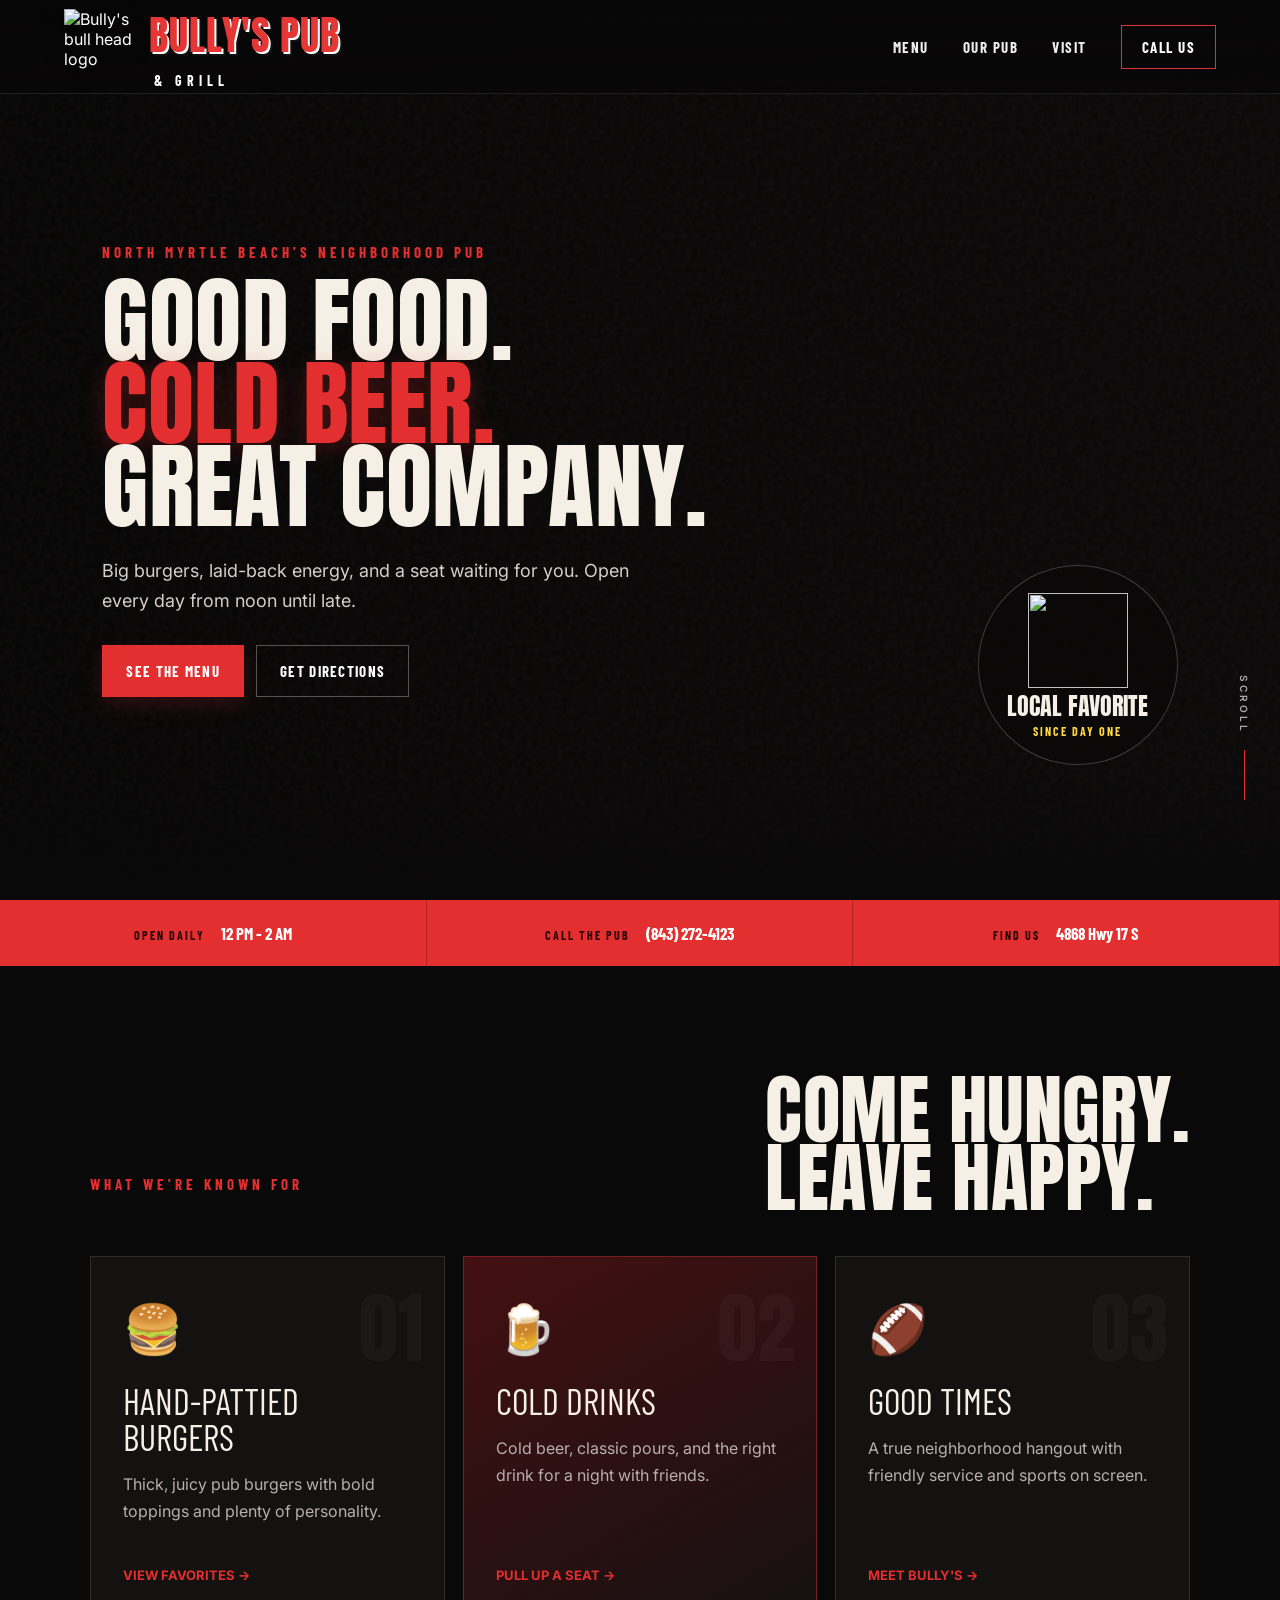
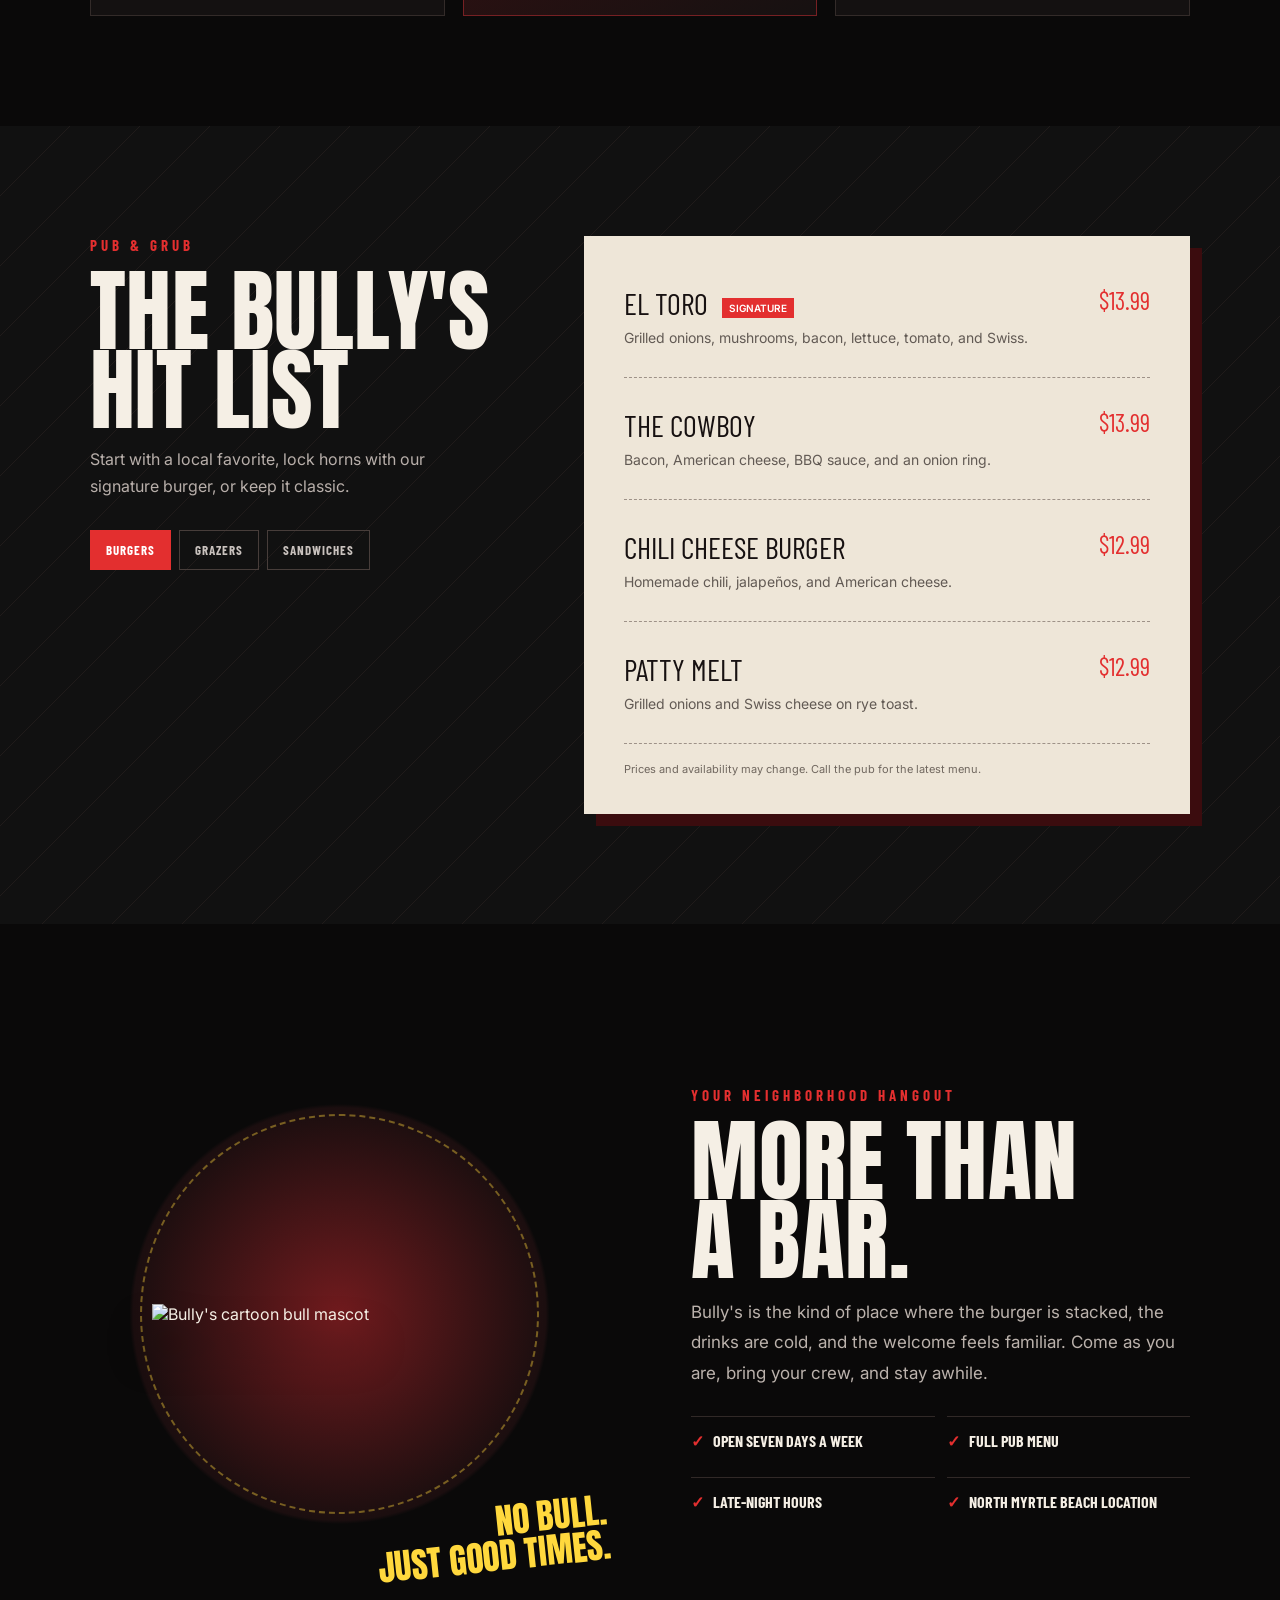
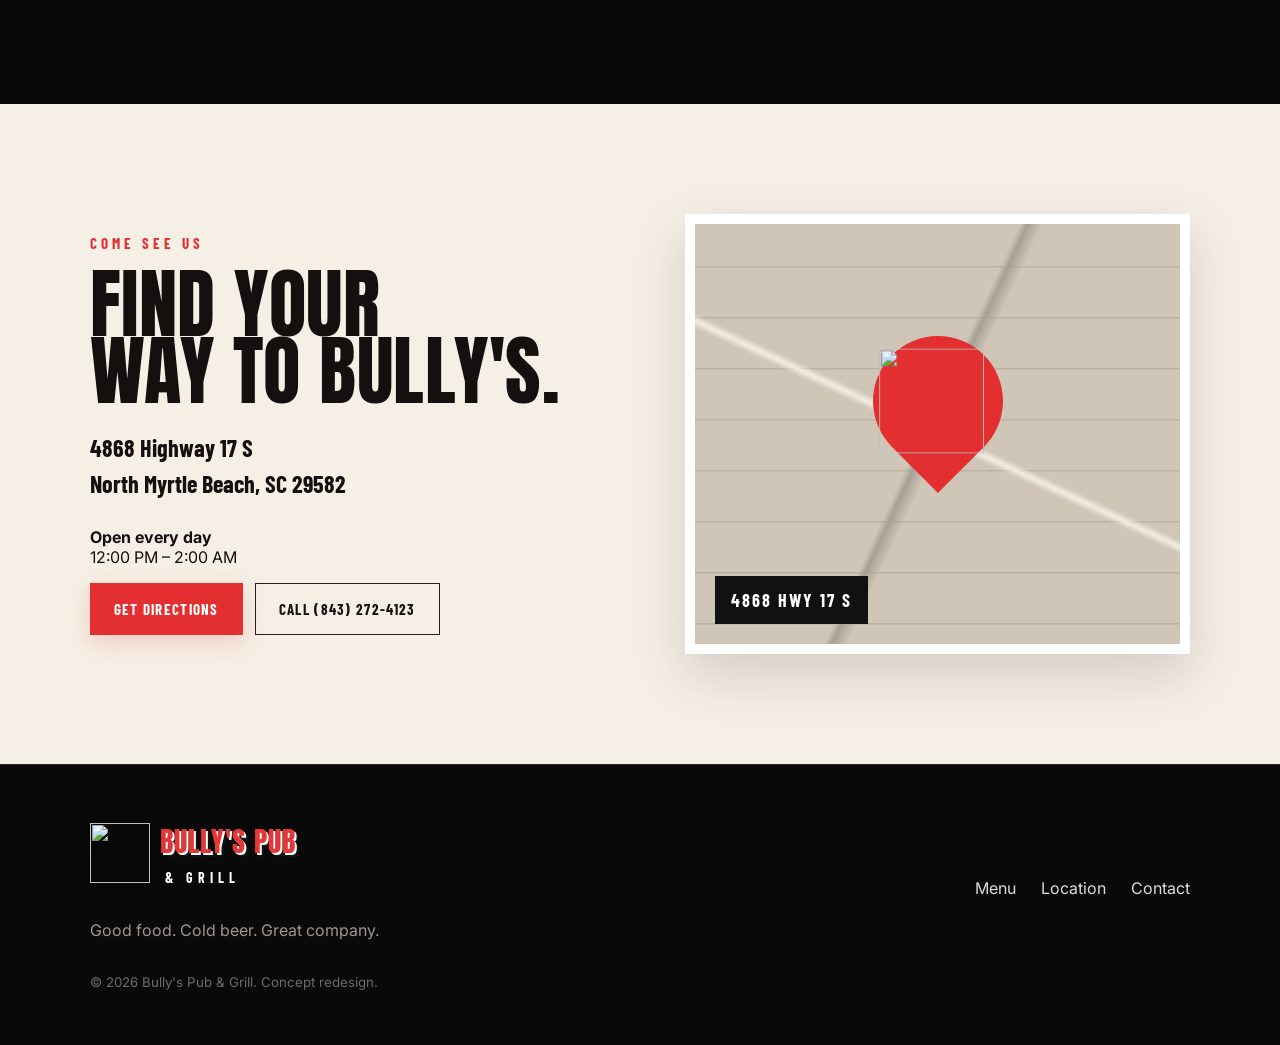
==== index.html @ 16730a4c "Add files via upload" ====
<!doctype html>
<html lang="en">
<head>
  <meta charset="utf-8">
  <meta name="viewport" content="width=device-width, initial-scale=1">
  <meta name="description" content="Bully's Pub & Grill in North Myrtle Beach. Hand-pattied burgers, cold drinks, and good times every day.">
  <title>Bully's Pub & Grill | North Myrtle Beach</title>
  <link rel="preconnect" href="https://fonts.googleapis.com">
  <link rel="preconnect" href="https://fonts.gstatic.com" crossorigin>
  <link href="https://fonts.googleapis.com/css2?family=Anton&family=Barlow+Condensed:wght@500;600;700&family=Inter:wght@400;600;700&display=swap" rel="stylesheet">
  <link rel="stylesheet" href="styles.css">
</head>
<body>
<a class="skip" href="#main">Skip to content</a>
<header class="site-header" id="top">
  <a class="brand" href="#top" aria-label="Bully's Pub & Grill home">
    <img src="assets/bullys-bull-logo.png" alt="Bully's bull head logo">
    <span><strong>BULLY'S PUB</strong><small>&amp; GRILL</small></span>
  </a>
  <button class="nav-toggle" aria-label="Open navigation" aria-expanded="false"><span></span><span></span><span></span></button>
  <nav aria-label="Primary navigation">
    <a href="#menu">Menu</a><a href="#about">Our Pub</a><a href="#visit">Visit</a>
    <a class="nav-cta" href="tel:+18432724123">Call Us</a>
  </nav>
</header>
<main id="main">
<section class="hero">
 <div class="hero-noise"></div>
 <div class="hero-content reveal">
  <p class="eyebrow">North Myrtle Beach's neighborhood pub</p>
  <h1>GOOD FOOD.<br><em>COLD BEER.</em><br>GREAT COMPANY.</h1>
  <p class="hero-copy">Big burgers, laid-back energy, and a seat waiting for you. Open every day from noon until late.</p>
  <div class="actions"><a class="btn primary" href="#menu">See the menu</a><a class="btn ghost" href="https://maps.google.com/?q=4868+Highway+17+S+North+Myrtle+Beach+SC+29582" target="_blank" rel="noopener">Get directions</a></div>
 </div>
 <div class="hero-stamp reveal"><img src="assets/bullys-bull-logo.png" alt=""><span>LOCAL FAVORITE</span><b>SINCE DAY ONE</b></div>
 <a class="scroll-cue" href="#highlights">SCROLL <i></i></a>
</section>
<section class="quickbar" aria-label="Quick information">
 <div><span>OPEN DAILY</span><strong>12 PM - 2 AM</strong></div>
 <div><span>CALL THE PUB</span><a href="tel:+18432724123">(843) 272-4123</a></div>
 <div><span>FIND US</span><strong>4868 Hwy 17 S</strong></div>
</section>
<section class="highlights section" id="highlights">
 <header class="section-head reveal"><p class="eyebrow">What we're known for</p><h2>COME HUNGRY.<br>LEAVE HAPPY.</h2></header>
 <div class="cards">
  <article class="feature-card reveal"><span class="number">01</span><div class="icon">🍔</div><h3>Hand-pattied burgers</h3><p>Thick, juicy pub burgers with bold toppings and plenty of personality.</p><a href="#menu">View favorites →</a></article>
  <article class="feature-card featured reveal"><span class="number">02</span><div class="icon">🍺</div><h3>Cold drinks</h3><p>Cold beer, classic pours, and the right drink for a night with friends.</p><a href="#visit">Pull up a seat →</a></article>
  <article class="feature-card reveal"><span class="number">03</span><div class="icon">🏈</div><h3>Good times</h3><p>A true neighborhood hangout with friendly service and sports on screen.</p><a href="#about">Meet Bully's →</a></article>
 </div>
</section>
<section class="menu section" id="menu">
 <div class="menu-intro reveal"><p class="eyebrow">Pub &amp; grub</p><h2>THE BULLY'S<br>HIT LIST</h2><p>Start with a local favorite, lock horns with our signature burger, or keep it classic.</p><div class="menu-tabs" role="tablist"><button class="active" data-tab="burgers">Burgers</button><button data-tab="grazers">Grazers</button><button data-tab="sandwiches">Sandwiches</button></div></div>
 <div class="menu-board reveal">
  <div class="menu-panel active" id="burgers">
   <div class="menu-item"><div><h3>El Toro <span>Signature</span></h3><p>Grilled onions, mushrooms, bacon, lettuce, tomato, and Swiss.</p></div><b>$13.99</b></div>
   <div class="menu-item"><div><h3>The Cowboy</h3><p>Bacon, American cheese, BBQ sauce, and an onion ring.</p></div><b>$13.99</b></div>
   <div class="menu-item"><div><h3>Chili Cheese Burger</h3><p>Homemade chili, jalapeños, and American cheese.</p></div><b>$12.99</b></div>
   <div class="menu-item"><div><h3>Patty Melt</h3><p>Grilled onions and Swiss cheese on rye toast.</p></div><b>$12.99</b></div>
  </div>
  <div class="menu-panel" id="grazers">
   <div class="menu-item"><div><h3>Totchos <span>Local favorite</span></h3><p>Traditional chili nachos built over crispy tater tots.</p></div><b>$8.99</b></div>
   <div class="menu-item"><div><h3>Little Buddies</h3><p>Four hand-pattied mini burgers with thousand island dressing.</p></div><b>$7.99</b></div>
   <div class="menu-item"><div><h3>Jalapeño Poppers</h3><p>Cheddar-stuffed jalapeños fried golden, served with ranch.</p></div><b>$6.99</b></div>
  </div>
  <div class="menu-panel" id="sandwiches">
   <div class="menu-item"><div><h3>Bully's Fish Sandwich</h3><p>Beer-battered Alaskan cod, lettuce, tomato, and homemade tartar.</p></div><b>$10.99</b></div>
   <div class="menu-item"><div><h3>Turkey Melt</h3><p>Turkey, American cheese, bacon, lettuce, and tomato.</p></div><b>Ask us</b></div>
  </div>
  <p class="menu-note">Prices and availability may change. Call the pub for the latest menu.</p>
 </div>
</section>
<section class="about section" id="about">
 <div class="about-art reveal"><div class="ring"></div><img src="assets/bullys-bull-logo.png" alt="Bully's cartoon bull mascot"><span>NO BULL.<br>JUST GOOD TIMES.</span></div>
 <div class="about-copy reveal"><p class="eyebrow">Your neighborhood hangout</p><h2>MORE THAN<br>A BAR.</h2><p>Bully's is the kind of place where the burger is stacked, the drinks are cold, and the welcome feels familiar. Come as you are, bring your crew, and stay awhile.</p><ul><li>Open seven days a week</li><li>Full pub menu</li><li>Late-night hours</li><li>North Myrtle Beach location</li></ul></div>
</section>
<section class="visit section" id="visit">
 <div class="visit-copy reveal"><p class="eyebrow">Come see us</p><h2>FIND YOUR<br>WAY TO BULLY'S.</h2><address>4868 Highway 17 S<br>North Myrtle Beach, SC 29582</address><p><strong>Open every day</strong><br>12:00 PM – 2:00 AM</p><div class="actions"><a class="btn primary" target="_blank" rel="noopener" href="https://maps.google.com/?q=4868+Highway+17+S+North+Myrtle+Beach+SC+29582">Get directions</a><a class="btn ghost" href="tel:+18432724123">Call (843) 272-4123</a></div></div>
 <a class="map-card reveal" target="_blank" rel="noopener" href="https://maps.google.com/?q=4868+Highway+17+S+North+Myrtle+Beach+SC+29582" aria-label="Open Bully's location in maps"><div class="map-grid"></div><div class="pin"><img src="assets/bullys-bull-logo.png" alt=""></div><span>4868 HWY 17 S</span></a>
</section>
</main>
<footer><a class="brand footer-brand" href="#top"><img src="assets/bullys-bull-logo.png" alt=""><span><strong>BULLY'S PUB</strong><small>&amp; GRILL</small></span></a><p>Good food. Cold beer. Great company.</p><div><a href="#menu">Menu</a><a href="#visit">Location</a><a href="tel:+18432724123">Contact</a></div><small>© <span id="year"></span> Bully's Pub &amp; Grill. Concept redesign.</small></footer>
<script src="script.js"></script>
</body></html>
---- styles.css ----
:root{--red:#e32f2f;--red2:#b9161d;--gold:#ffd83d;--cream:#f5efe5;--ink:#0a0909;--char:#151212;--muted:#b8afaa;--line:#332b29}*{box-sizing:border-box}html{scroll-behavior:smooth}body{margin:0;background:var(--ink);color:var(--cream);font-family:Inter,Arial,sans-serif;overflow-x:hidden}.skip{position:fixed;left:12px;top:-50px;background:#fff;color:#000;padding:10px;z-index:100}.skip:focus{top:12px}.site-header{height:94px;display:flex;align-items:center;justify-content:space-between;padding:0 clamp(20px,5vw,80px);position:fixed;z-index:30;width:100%;background:linear-gradient(#080707f5,#080707b8);border-bottom:1px solid #ffffff18;backdrop-filter:blur(12px)}.brand{display:flex;align-items:center;text-decoration:none;color:#fff;gap:10px}.brand img{width:75px;height:75px;object-fit:contain;filter:drop-shadow(0 5px 9px #000)}.brand span{display:flex;flex-direction:column;line-height:.84}.brand strong{font:40px Anton,sans-serif;letter-spacing:1px;color:#e53736;text-shadow:2px 2px #fff,4px 4px #111}.brand small{font:700 14px Barlow Condensed,sans-serif;letter-spacing:5px;margin:7px 0 0 5px;color:#fff}.site-header nav{display:flex;align-items:center;gap:34px}.site-header nav a{color:#eee;text-decoration:none;text-transform:uppercase;font:700 15px Barlow Condensed,sans-serif;letter-spacing:1.5px}.site-header nav a:hover{color:var(--gold)}.site-header .nav-cta{border:1px solid var(--red);padding:12px 20px;color:#fff}.nav-toggle{display:none;background:none;border:0}.hero{min-height:100vh;position:relative;display:grid;align-items:center;padding:130px clamp(25px,8vw,125px) 90px;background:linear-gradient(90deg,#050404 5%,#070505e8 46%,#07050570),url('assets/hero-pub.jpg') center/cover}.hero:after{content:"";position:absolute;inset:auto 0 0;height:140px;background:linear-gradient(transparent,#0a0909)}.hero-noise{position:absolute;inset:0;opacity:.1;background-image:url("data:image/svg+xml,%3Csvg viewBox='0 0 180 180' xmlns='http://www.w3.org/2000/svg'%3E%3Cfilter id='n'%3E%3CfeTurbulence type='fractalNoise' baseFrequency='.85' numOctaves='3'/%3E%3C/filter%3E%3Crect width='100%25' height='100%25' filter='url(%23n)' opacity='.5'/%3E%3C/svg%3E")}.hero-content{position:relative;z-index:2;max-width:780px}.eyebrow{text-transform:uppercase;color:var(--red);font:700 15px Barlow Condensed,sans-serif;letter-spacing:4px;margin:0 0 18px}.hero h1,.section h2{font:clamp(56px,7.4vw,112px)/.88 Anton,sans-serif;letter-spacing:.5px;margin:0;text-transform:uppercase}.hero h1 em{font-style:normal;color:var(--red);text-shadow:0 5px 24px #e32f2f44}.hero-copy{font-size:18px;line-height:1.65;color:#d6ceca;max-width:570px;margin:27px 0 30px}.actions{display:flex;flex-wrap:wrap;gap:12px}.btn{padding:16px 23px;text-decoration:none;color:#fff;text-transform:uppercase;font:700 15px Barlow Condensed,sans-serif;letter-spacing:1.3px;border:1px solid #ffffff4d;transition:.2s}.btn:hover{transform:translateY(-2px);border-color:#fff}.btn.primary{background:var(--red);border-color:var(--red);box-shadow:0 7px 22px #e32f2f30}.hero-stamp{position:absolute;right:8%;bottom:15%;z-index:3;border:1px solid #ffffff35;background:#0b0808c9;width:200px;height:200px;border-radius:50%;display:flex;flex-direction:column;align-items:center;justify-content:center;transform:rotate(7deg)}.hero-stamp img{width:100px;height:95px;object-fit:contain}.hero-stamp span{font:24px Anton,sans-serif}.hero-stamp b{color:var(--gold);font:700 12px Barlow Condensed,sans-serif;letter-spacing:2px}.scroll-cue{position:absolute;right:30px;bottom:100px;z-index:3;color:#aaa;text-decoration:none;font:600 10px Inter;letter-spacing:3px;writing-mode:vertical-rl}.scroll-cue i{height:50px;width:1px;background:var(--red);display:inline-block;margin-top:10px}.quickbar{display:grid;grid-template-columns:repeat(3,1fr);background:var(--red);position:relative;z-index:4}.quickbar div{padding:23px 40px;border-right:1px solid #0003;display:flex;justify-content:center;gap:16px;align-items:baseline}.quickbar span{font:700 12px Barlow Condensed;letter-spacing:2px;color:#2e0404}.quickbar strong,.quickbar a{color:#fff;text-decoration:none;font:700 17px Barlow Condensed}.section{padding:110px clamp(25px,7vw,110px)}.section-head{display:flex;align-items:end;justify-content:space-between;margin-bottom:45px}.section-head h2{font-size:clamp(55px,6vw,90px)}.cards{display:grid;grid-template-columns:repeat(3,1fr);gap:18px}.feature-card{position:relative;min-height:360px;padding:42px 32px;background:#141111;border:1px solid var(--line);overflow:hidden;transition:.3s}.feature-card:hover{transform:translateY(-7px);border-color:#e32f2f66}.feature-card.featured{background:linear-gradient(150deg,#441012,#161111);border-color:#762023}.feature-card .number{position:absolute;right:20px;top:12px;font:78px Anton;color:#ffffff08}.feature-card .icon{font-size:48px;filter:grayscale(.2)}.feature-card h3{font:36px/1 Barlow Condensed;text-transform:uppercase;margin:25px 0 15px}.feature-card p{color:var(--muted);line-height:1.65}.feature-card a{position:absolute;bottom:32px;color:var(--red);text-decoration:none;font-weight:700;font-size:13px;text-transform:uppercase}.menu{display:grid;grid-template-columns:.8fr 1.2fr;gap:7vw;background:#111 url("data:image/svg+xml,%3Csvg width='70' height='70' xmlns='http://www.w3.org/2000/svg'%3E%3Cpath d='M0 70L70 0' stroke='%23201b1a'/%3E%3C/svg%3E")}.menu-intro{position:sticky;top:130px;align-self:start}.menu-intro h2{font-size:clamp(62px,7vw,100px)}.menu-intro>p:not(.eyebrow){color:#b8afaa;line-height:1.7;max-width:410px}.menu-tabs{display:flex;gap:8px;flex-wrap:wrap;margin-top:30px}.menu-tabs button{background:transparent;border:1px solid #473d3a;color:#c9c2be;padding:11px 15px;text-transform:uppercase;font:700 13px Barlow Condensed;letter-spacing:1px;cursor:pointer}.menu-tabs button.active{background:var(--red);border-color:var(--red);color:#fff}.menu-board{background:#eee6d8;color:#171111;padding:20px 40px;box-shadow:12px 12px 0 #3b0c0e;transform:rotate(.4deg)}.menu-panel{display:none}.menu-panel.active{display:block}.menu-item{display:flex;justify-content:space-between;gap:24px;padding:29px 0;border-bottom:1px dashed #9e9288}.menu-item h3{font:30px Barlow Condensed;margin:0 0 6px;text-transform:uppercase}.menu-item h3 span{background:var(--red);color:#fff;font:600 10px Inter;padding:4px 7px;vertical-align:middle;margin-left:8px}.menu-item p{margin:0;color:#625a54;font-size:14px;line-height:1.5}.menu-item b{font:25px Barlow Condensed;color:var(--red);white-space:nowrap}.menu-note{font-size:11px;color:#70675f;margin:18px 0}.about{display:grid;grid-template-columns:1fr 1fr;gap:8vw;align-items:center}.about-art{min-height:560px;background:radial-gradient(circle,#711b1e,#1b0e0f 55%,#0a0909 56%);position:relative;display:grid;place-items:center}.about-art img{width:min(75%,420px);filter:drop-shadow(0 30px 20px #0009);z-index:2}.about-art .ring{position:absolute;width:80%;aspect-ratio:1;border:2px dashed #ffd83d66;border-radius:50%;animation:spin 28s linear infinite}.about-art span{position:absolute;right:-20px;bottom:20px;color:var(--gold);font:35px/1 Anton;transform:rotate(-6deg);text-align:right}.about-copy h2{font-size:clamp(60px,7vw,100px)}.about-copy>p:not(.eyebrow){color:#bbb2ac;line-height:1.8;font-size:17px}.about-copy ul{padding:0;display:grid;grid-template-columns:1fr 1fr;gap:12px;list-style:none;margin-top:28px}.about-copy li{border-top:1px solid #312927;padding:14px 0;font:700 16px Barlow Condensed;text-transform:uppercase}.about-copy li:before{content:'✓';color:var(--red);margin-right:9px}.visit{background:var(--cream);color:#151010;display:grid;grid-template-columns:1fr 1fr;gap:7vw;align-items:center}.visit h2{font-size:clamp(55px,6vw,88px)}.visit address{font:700 24px/1.5 Barlow Condensed;font-style:normal;margin:25px 0}.visit .ghost{border-color:#252020;color:#171111}.map-card{height:440px;position:relative;overflow:hidden;background:#cfc6b8;border:10px solid #fff;box-shadow:0 20px 50px #3d302b2e}.map-grid{position:absolute;inset:-30px;background:linear-gradient(25deg,transparent 49%,#f2ece2 50%,transparent 51%),linear-gradient(115deg,transparent 48%,#a8a093 49%,transparent 51%),repeating-linear-gradient(0deg,#cfc6b8 0 49px,#bbb2a6 50px 51px),repeating-linear-gradient(90deg,transparent 0 69px,#aaa295 70px 71px)}.pin{position:absolute;width:130px;height:130px;background:var(--red);border-radius:50% 50% 50% 0;transform:rotate(-45deg);left:50%;top:42%;margin:-65px}.pin img{width:105px;height:105px;object-fit:contain;transform:rotate(45deg);margin:8px}.map-card>span{position:absolute;bottom:20px;left:20px;background:#111;color:#fff;padding:13px 16px;font:700 18px Barlow Condensed;letter-spacing:2px}footer{padding:55px clamp(25px,7vw,110px);display:grid;grid-template-columns:1fr auto;gap:18px;align-items:center;border-top:1px solid #2d2624}footer .brand img{width:60px;height:60px}footer .brand strong{font-size:28px}footer>p{color:#9f9691}footer>div{display:flex;gap:25px;grid-row:1/3;grid-column:2}footer a{color:#ddd;text-decoration:none}footer>small{color:#706a67}@keyframes spin{to{transform:rotate(360deg)}}.reveal{opacity:0;transform:translateY(24px);transition:opacity .7s,transform .7s}.reveal.visible{opacity:1;transform:none}
@media(max-width:850px){.site-header{height:78px;padding:0 16px}.brand img{width:58px;height:58px}.brand strong{font-size:27px}.brand small{font-size:10px;letter-spacing:3px}.nav-toggle{display:grid;gap:5px;padding:10px;z-index:4}.nav-toggle span{width:27px;height:2px;background:#fff}.site-header nav{display:none;position:absolute;top:78px;left:0;right:0;flex-direction:column;background:#0b0909;padding:30px}.site-header nav.open{display:flex}.hero{padding:120px 22px 85px;min-height:780px}.hero h1{font-size:clamp(52px,17vw,75px)}.hero-stamp{display:none}.scroll-cue{display:none}.quickbar{grid-template-columns:1fr}.quickbar div{justify-content:space-between;padding:15px 22px;border-bottom:1px solid #0003}.section{padding:80px 22px}.cards,.menu,.about,.visit{grid-template-columns:1fr}.feature-card{min-height:310px}.menu{gap:50px}.menu-intro{position:static}.menu-board{padding:12px 22px;transform:none}.about-art{min-height:430px}.about-art span{right:0}.about-copy ul{grid-template-columns:1fr}.map-card{height:350px}.section-head{display:block}footer{grid-template-columns:1fr}footer>div{grid-row:auto;grid-column:auto;flex-wrap:wrap}.footer-brand{margin-bottom:10px}}
@media(prefers-reduced-motion:reduce){*{scroll-behavior:auto!important;animation:none!important;transition:none!important}.reveal{opacity:1;transform:none}}
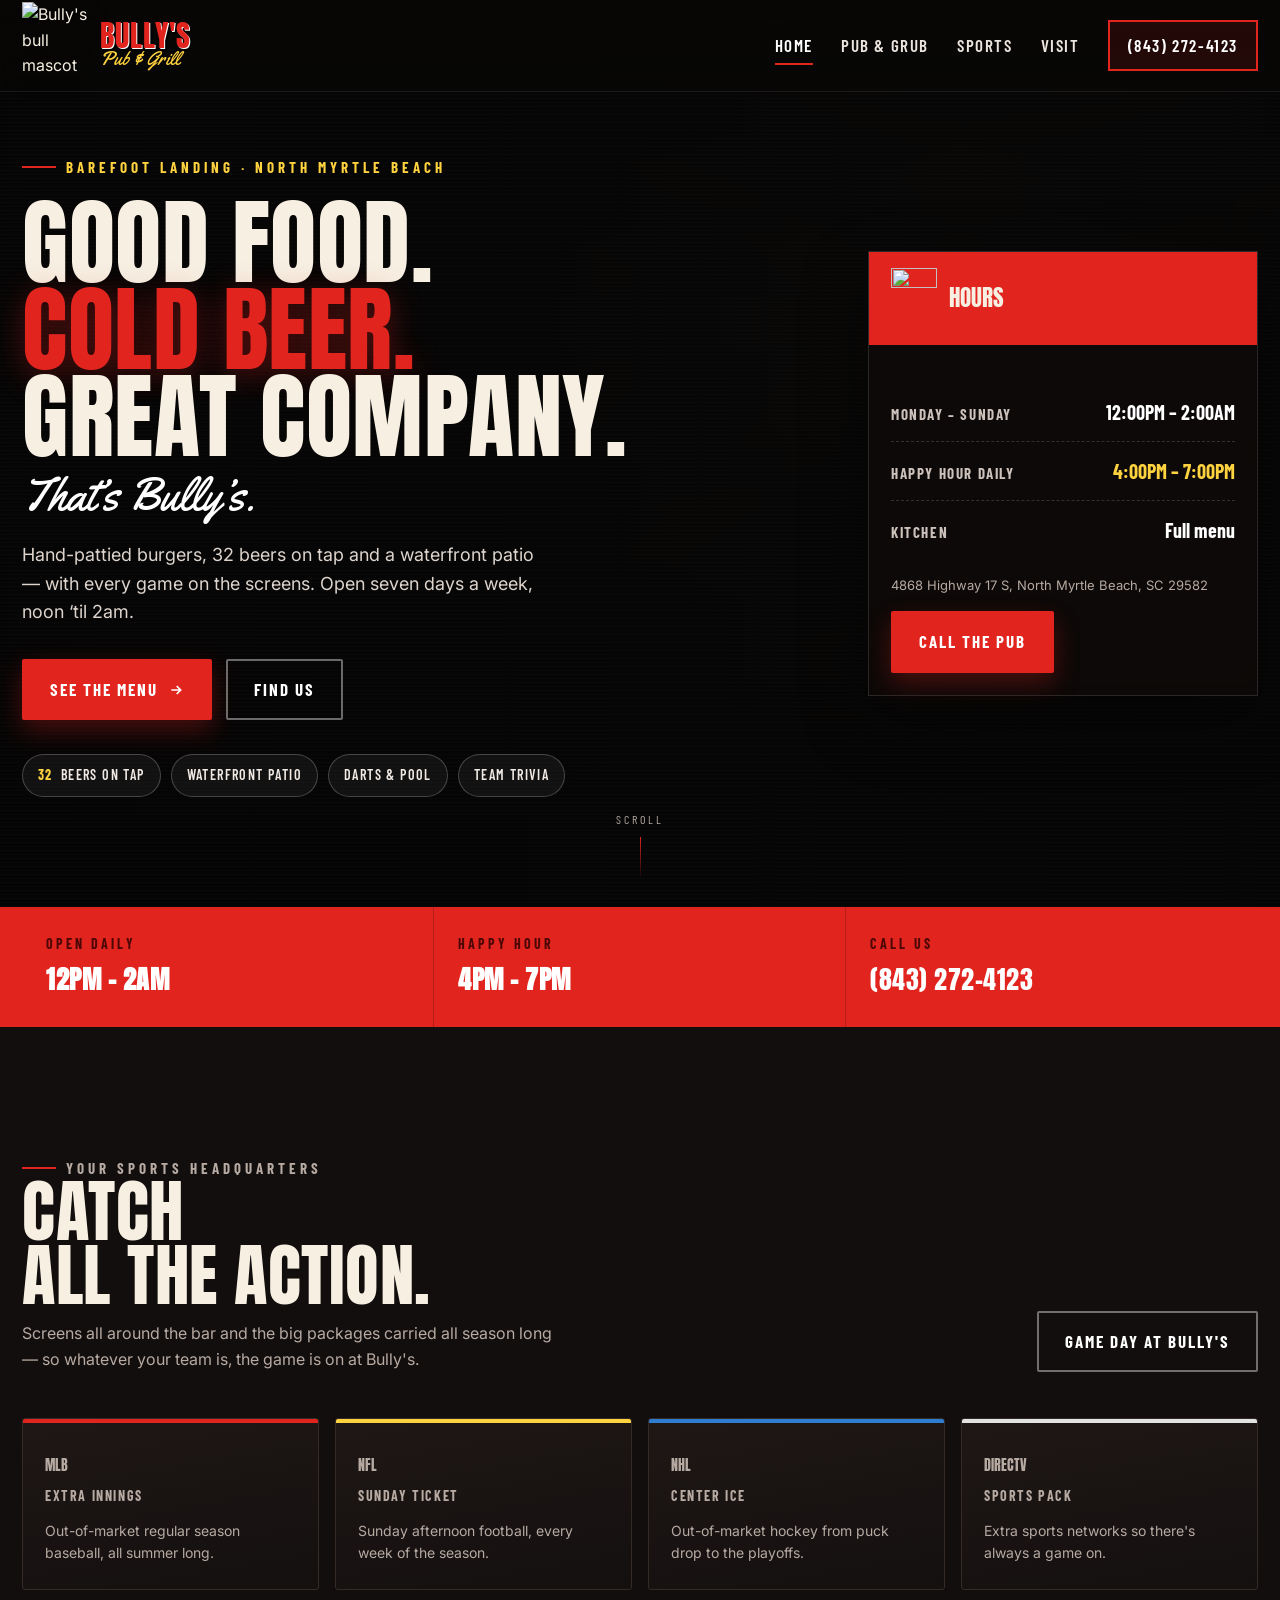
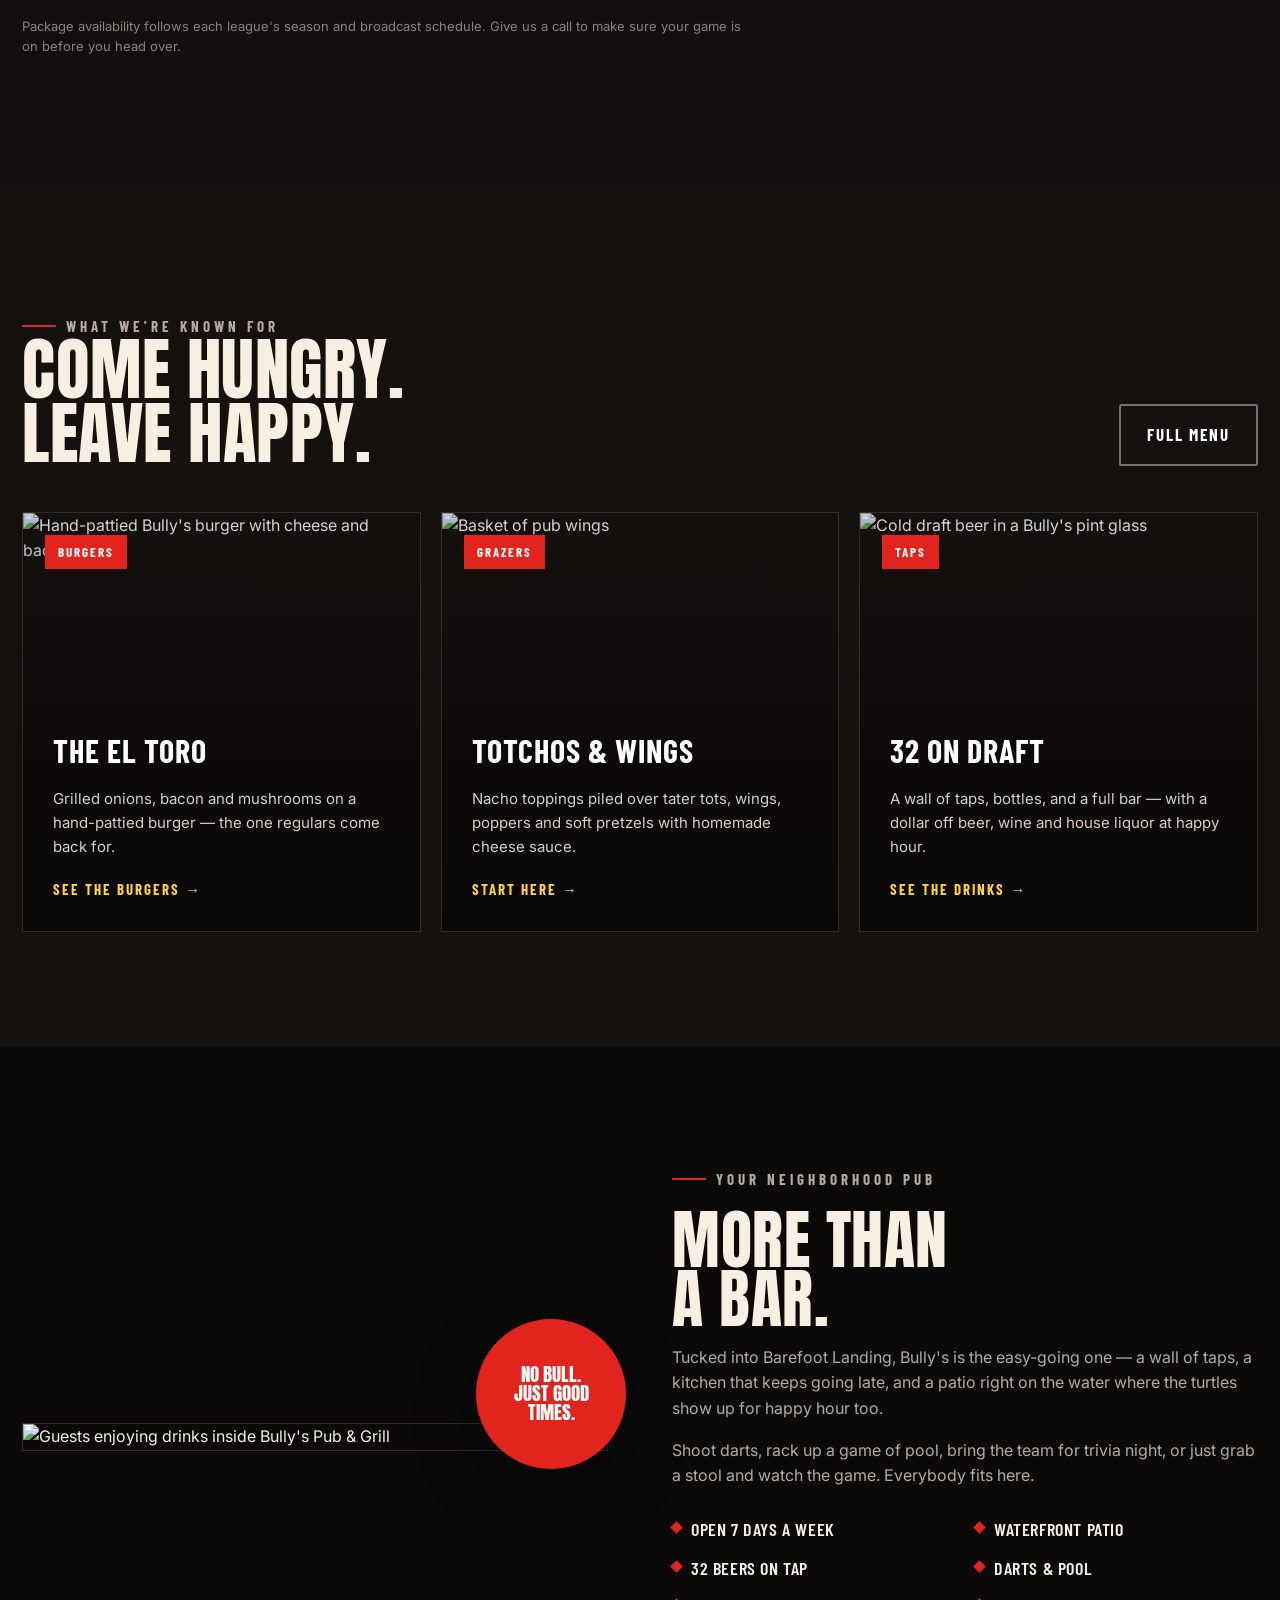
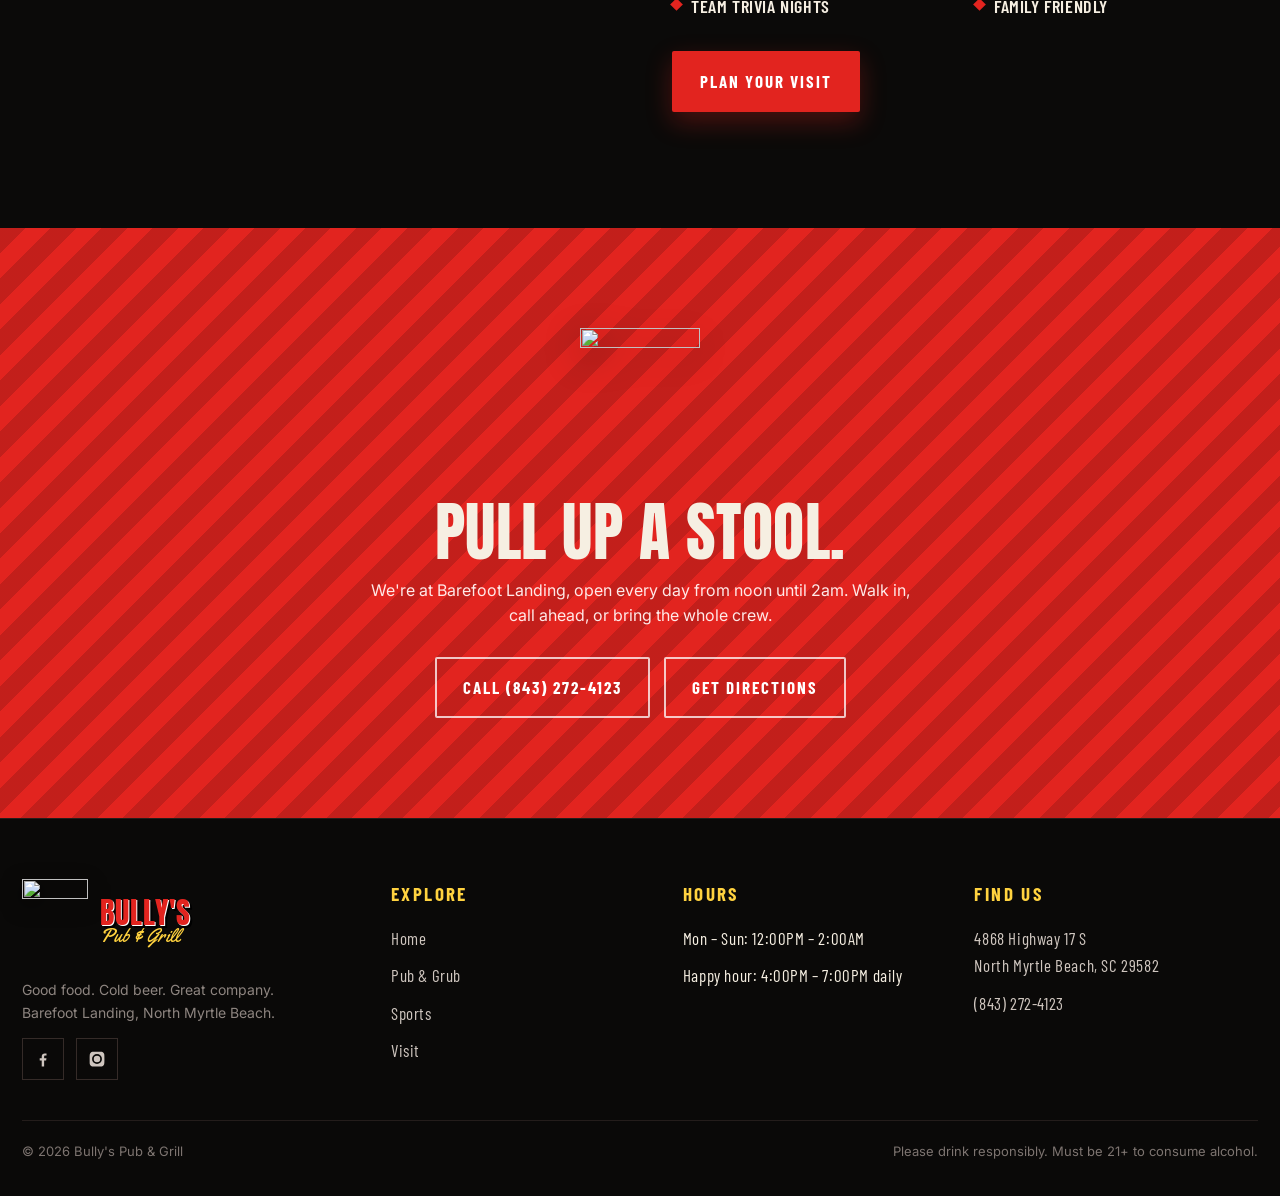
==== commit 1da8610e: "Add files via upload" ====
--- a/index.html
+++ b/index.html
@@ -1,83 +1,260 @@
 <!doctype html>
 <html lang="en">
 <head>
-  <meta charset="utf-8">
-  <meta name="viewport" content="width=device-width, initial-scale=1">
-  <meta name="description" content="Bully's Pub & Grill in North Myrtle Beach. Hand-pattied burgers, cold drinks, and good times every day.">
-  <title>Bully's Pub & Grill | North Myrtle Beach</title>
-  <link rel="preconnect" href="https://fonts.googleapis.com">
-  <link rel="preconnect" href="https://fonts.gstatic.com" crossorigin>
-  <link href="https://fonts.googleapis.com/css2?family=Anton&family=Barlow+Condensed:wght@500;600;700&family=Inter:wght@400;600;700&display=swap" rel="stylesheet">
-  <link rel="stylesheet" href="styles.css">
+<meta charset="utf-8">
+<meta name="viewport" content="width=device-width,initial-scale=1">
+<title>Bully's Pub &amp; Grill | Burgers, Beer &amp; Sports in North Myrtle Beach</title>
+<meta name="description" content="Bully's Pub &amp; Grill at Barefoot Landing in North Myrtle Beach. Hand-pattied burgers, 32 beers on tap, waterfront patio, happy hour daily 4-7pm and every game on the big screens. Open daily 12pm-2am.">
+<meta property="og:title" content="Bully's Pub &amp; Grill | North Myrtle Beach">
+<meta property="og:description" content="Good food. Cold beer. Great company. Burgers, 32 taps, a waterfront patio and every game at Barefoot Landing.">
+<meta property="og:image" content="assets/bullys-hero-poster.jpg">
+<meta property="og:type" content="restaurant">
+<link rel="icon" href="assets/favicon.png">
+<link rel="preconnect" href="https://fonts.googleapis.com">
+<link rel="preconnect" href="https://fonts.gstatic.com" crossorigin>
+<link href="https://fonts.googleapis.com/css2?family=Anton&family=Barlow+Condensed:wght@500;600;700&family=Inter:wght@400;600;700&family=Yellowtail&display=swap" rel="stylesheet">
+<link rel="stylesheet" href="styles.css">
+<script type="application/ld+json">
+{
+  "@context":"https://schema.org",
+  "@type":"BarOrPub",
+  "name":"Bully's Pub & Grill",
+  "url":"https://www.bullyspub.com/",
+  "telephone":"+1-843-272-4123",
+  "servesCuisine":["American","Burgers","Pub Food"],
+  "address":{"@type":"PostalAddress","streetAddress":"4868 Highway 17 S","addressLocality":"North Myrtle Beach","addressRegion":"SC","postalCode":"29582","addressCountry":"US"},
+  "geo":{"@type":"GeoCoordinates","latitude":33.79867,"longitude":-78.7455444},
+  "openingHoursSpecification":[{"@type":"OpeningHoursSpecification","dayOfWeek":["Monday","Tuesday","Wednesday","Thursday","Friday","Saturday","Sunday"],"opens":"12:00","closes":"02:00"}]
+}
+</script>
 </head>
 <body>
-<a class="skip" href="#main">Skip to content</a>
+<a class="skip-link" href="#main">Skip to content</a>
+
 <header class="site-header" id="top">
-  <a class="brand" href="#top" aria-label="Bully's Pub & Grill home">
-    <img src="assets/bullys-bull-logo.png" alt="Bully's bull head logo">
-    <span><strong>BULLY'S PUB</strong><small>&amp; GRILL</small></span>
-  </a>
-  <button class="nav-toggle" aria-label="Open navigation" aria-expanded="false"><span></span><span></span><span></span></button>
-  <nav aria-label="Primary navigation">
-    <a href="#menu">Menu</a><a href="#about">Our Pub</a><a href="#visit">Visit</a>
-    <a class="nav-cta" href="tel:+18432724123">Call Us</a>
-  </nav>
+  <div class="wrap">
+    <a class="brand" href="index.html" aria-label="Bully's Pub &amp; Grill — home">
+      <img src="assets/bullys-bull.png" alt="Bully's bull mascot" width="520" height="681">
+      <span class="brand__text"><span class="brand__name">BULLY'S</span><span class="brand__sub">Pub &amp; Grill</span></span>
+    </a>
+    <button class="nav-toggle" aria-label="Menu" aria-expanded="false" aria-controls="primary-nav"><span></span><span></span><span></span></button>
+    <nav class="nav" id="primary-nav" aria-label="Primary">
+      <a href="index.html" aria-current="page">Home</a>
+      <a href="menu.html">Pub &amp; Grub</a>
+      <a href="sports.html">Sports</a>
+      <a href="visit.html">Visit</a>
+      <a class="nav__call" href="tel:+18432724123">(843) 272-4123</a>
+    </nav>
+  </div>
 </header>
+
 <main id="main">
-<section class="hero">
- <div class="hero-noise"></div>
- <div class="hero-content reveal">
-  <p class="eyebrow">North Myrtle Beach's neighborhood pub</p>
-  <h1>GOOD FOOD.<br><em>COLD BEER.</em><br>GREAT COMPANY.</h1>
-  <p class="hero-copy">Big burgers, laid-back energy, and a seat waiting for you. Open every day from noon until late.</p>
-  <div class="actions"><a class="btn primary" href="#menu">See the menu</a><a class="btn ghost" href="https://maps.google.com/?q=4868+Highway+17+S+North+Myrtle+Beach+SC+29582" target="_blank" rel="noopener">Get directions</a></div>
- </div>
- <div class="hero-stamp reveal"><img src="assets/bullys-bull-logo.png" alt=""><span>LOCAL FAVORITE</span><b>SINCE DAY ONE</b></div>
- <a class="scroll-cue" href="#highlights">SCROLL <i></i></a>
-</section>
-<section class="quickbar" aria-label="Quick information">
- <div><span>OPEN DAILY</span><strong>12 PM - 2 AM</strong></div>
- <div><span>CALL THE PUB</span><a href="tel:+18432724123">(843) 272-4123</a></div>
- <div><span>FIND US</span><strong>4868 Hwy 17 S</strong></div>
-</section>
-<section class="highlights section" id="highlights">
- <header class="section-head reveal"><p class="eyebrow">What we're known for</p><h2>COME HUNGRY.<br>LEAVE HAPPY.</h2></header>
- <div class="cards">
-  <article class="feature-card reveal"><span class="number">01</span><div class="icon">🍔</div><h3>Hand-pattied burgers</h3><p>Thick, juicy pub burgers with bold toppings and plenty of personality.</p><a href="#menu">View favorites →</a></article>
-  <article class="feature-card featured reveal"><span class="number">02</span><div class="icon">🍺</div><h3>Cold drinks</h3><p>Cold beer, classic pours, and the right drink for a night with friends.</p><a href="#visit">Pull up a seat →</a></article>
-  <article class="feature-card reveal"><span class="number">03</span><div class="icon">🏈</div><h3>Good times</h3><p>A true neighborhood hangout with friendly service and sports on screen.</p><a href="#about">Meet Bully's →</a></article>
- </div>
-</section>
-<section class="menu section" id="menu">
- <div class="menu-intro reveal"><p class="eyebrow">Pub &amp; grub</p><h2>THE BULLY'S<br>HIT LIST</h2><p>Start with a local favorite, lock horns with our signature burger, or keep it classic.</p><div class="menu-tabs" role="tablist"><button class="active" data-tab="burgers">Burgers</button><button data-tab="grazers">Grazers</button><button data-tab="sandwiches">Sandwiches</button></div></div>
- <div class="menu-board reveal">
-  <div class="menu-panel active" id="burgers">
-   <div class="menu-item"><div><h3>El Toro <span>Signature</span></h3><p>Grilled onions, mushrooms, bacon, lettuce, tomato, and Swiss.</p></div><b>$13.99</b></div>
-   <div class="menu-item"><div><h3>The Cowboy</h3><p>Bacon, American cheese, BBQ sauce, and an onion ring.</p></div><b>$13.99</b></div>
-   <div class="menu-item"><div><h3>Chili Cheese Burger</h3><p>Homemade chili, jalapeños, and American cheese.</p></div><b>$12.99</b></div>
-   <div class="menu-item"><div><h3>Patty Melt</h3><p>Grilled onions and Swiss cheese on rye toast.</p></div><b>$12.99</b></div>
+
+  <!-- ============ HERO ============ -->
+  <section class="hero">
+    <video class="hero__video" autoplay muted loop playsinline preload="auto" poster="assets/bullys-hero-poster.jpg" aria-hidden="true">
+      <source src="assets/bullys-hero.mp4" type="video/mp4">
+    </video>
+    <div class="hero__scrim"></div>
+    <div class="hero__grid"></div>
+
+    <div class="wrap hero__inner">
+      <div class="reveal">
+        <p class="eyebrow">Barefoot Landing &middot; North Myrtle Beach</p>
+        <h1>GOOD FOOD.<br><span class="red">COLD BEER.</span><br>GREAT COMPANY.
+          <span class="hero__script">That&rsquo;s Bully&rsquo;s.</span></h1>
+        <p class="hero__copy">Hand-pattied burgers, 32 beers on tap and a waterfront patio &mdash; with every game on the screens. Open seven days a week, noon &lsquo;til 2am.</p>
+        <div class="hero__actions">
+          <a class="btn btn--primary" href="menu.html">See the menu
+            <svg viewBox="0 0 24 24" fill="none" stroke="currentColor" stroke-width="2.5"><path d="M5 12h14M13 6l6 6-6 6"/></svg></a>
+          <a class="btn btn--ghost" href="visit.html">Find us</a>
+        </div>
+        <div class="hero__badges">
+          <span class="chip"><b>32</b> Beers on tap</span>
+          <span class="chip">Waterfront patio</span>
+          <span class="chip">Darts &amp; pool</span>
+          <span class="chip">Team trivia</span>
+        </div>
+      </div>
+
+      <aside class="hero__card reveal" aria-label="Hours and happy hour">
+        <div class="hero__card-head">
+          <img src="assets/bullys-bull-sm.png" alt="" width="180" height="236">
+          <span>HOURS</span>
+        </div>
+        <div class="hero__card-body">
+          <dl>
+            <div class="hero__row"><dt>Monday &ndash; Sunday</dt><dd>12:00PM &ndash; 2:00AM</dd></div>
+            <div class="hero__row"><dt>Happy hour daily</dt><dd class="hot">4:00PM &ndash; 7:00PM</dd></div>
+            <div class="hero__row"><dt>Kitchen</dt><dd>Full menu</dd></div>
+          </dl>
+          <p class="hero__note">4868 Highway 17 S, North Myrtle Beach, SC 29582</p>
+          <a class="btn btn--primary" style="margin-top:16px" href="tel:+18432724123">Call the pub</a>
+        </div>
+      </aside>
+    </div>
+
+    <a class="scroll-hint" href="#whats-on">SCROLL<i></i></a>
+  </section>
+
+  <!-- ============ QUICK STRIP ============ -->
+  <section class="strip" aria-label="Quick facts">
+    <div class="wrap">
+      <div class="strip__item"><span>Open daily</span><strong>12PM &ndash; 2AM</strong></div>
+      <div class="strip__item"><span>Happy hour</span><strong>4PM &ndash; 7PM</strong></div>
+      <div class="strip__item"><span>Call us</span><a href="tel:+18432724123">(843) 272-4123</a></div>
+    </div>
+  </section>
+
+  <!-- ============ SPORTS ============ -->
+  <section class="section sports" id="whats-on">
+    <div class="wrap">
+      <div class="section__head reveal">
+        <div>
+          <p class="eyebrow">Your sports headquarters</p>
+          <h2>CATCH<br>ALL THE ACTION.</h2>
+          <p>Screens all around the bar and the big packages carried all season long &mdash; so whatever your team is, the game is on at Bully's.</p>
+        </div>
+        <a class="btn btn--ghost" href="sports.html">Game day at Bully's</a>
+      </div>
+
+      <div class="packs">
+        <article class="pack reveal"><p class="pack__league">MLB</p><p class="pack__name">Extra Innings</p><p>Out-of-market regular season baseball, all summer long.</p></article>
+        <article class="pack reveal"><p class="pack__league">NFL</p><p class="pack__name">Sunday Ticket</p><p>Sunday afternoon football, every week of the season.</p></article>
+        <article class="pack reveal"><p class="pack__league">NHL</p><p class="pack__name">Center Ice</p><p>Out-of-market hockey from puck drop to the playoffs.</p></article>
+        <article class="pack reveal"><p class="pack__league">DIRECTV</p><p class="pack__name">Sports Pack</p><p>Extra sports networks so there's always a game on.</p></article>
+      </div>
+
+      <p class="sports__note">Package availability follows each league's season and broadcast schedule. Give us a call to make sure your game is on before you head over.</p>
+    </div>
+  </section>
+
+  <!-- ============ CARDS ============ -->
+  <section class="section section--panel">
+    <div class="wrap">
+      <div class="section__head reveal">
+        <div>
+          <p class="eyebrow">What we're known for</p>
+          <h2>COME HUNGRY.<br>LEAVE HAPPY.</h2>
+        </div>
+        <a class="btn btn--ghost" href="menu.html">Full menu</a>
+      </div>
+
+      <div class="cards">
+        <a class="card reveal" href="menu.html#burgers">
+          <img loading="lazy" src="assets/burger.jpg" alt="Hand-pattied Bully's burger with cheese and bacon">
+          <span class="card__tag">Burgers</span>
+          <h3>The El Toro</h3>
+          <p>Grilled onions, bacon and mushrooms on a hand-pattied burger &mdash; the one regulars come back for.</p>
+          <span class="card__link">See the burgers &rarr;</span>
+        </a>
+        <a class="card reveal" href="menu.html#grazers">
+          <img loading="lazy" src="assets/wings.jpg" alt="Basket of pub wings">
+          <span class="card__tag">Grazers</span>
+          <h3>Totchos &amp; wings</h3>
+          <p>Nacho toppings piled over tater tots, wings, poppers and soft pretzels with homemade cheese sauce.</p>
+          <span class="card__link">Start here &rarr;</span>
+        </a>
+        <a class="card reveal" href="menu.html#drinks">
+          <img loading="lazy" src="assets/beer.jpg" alt="Cold draft beer in a Bully's pint glass">
+          <span class="card__tag">Taps</span>
+          <h3>32 on draft</h3>
+          <p>A wall of taps, bottles, and a full bar &mdash; with a dollar off beer, wine and house liquor at happy hour.</p>
+          <span class="card__link">See the drinks &rarr;</span>
+        </a>
+      </div>
+    </div>
+  </section>
+
+  <!-- ============ ABOUT ============ -->
+  <section class="section">
+    <div class="wrap split">
+      <div class="split__media reveal">
+        <img loading="lazy" src="assets/pub.jpg" alt="Guests enjoying drinks inside Bully's Pub &amp; Grill">
+        <span class="split__badge">NO BULL.<br>JUST GOOD<br>TIMES.</span>
+      </div>
+      <div class="reveal">
+        <p class="eyebrow">Your neighborhood pub</p>
+        <h2>MORE THAN<br>A BAR.</h2>
+        <p>Tucked into Barefoot Landing, Bully's is the easy-going one &mdash; a wall of taps, a kitchen that keeps going late, and a patio right on the water where the turtles show up for happy hour too.</p>
+        <p>Shoot darts, rack up a game of pool, bring the team for trivia night, or just grab a stool and watch the game. Everybody fits here.</p>
+        <ul class="ticks">
+          <li>Open 7 days a week</li>
+          <li>Waterfront patio</li>
+          <li>32 beers on tap</li>
+          <li>Darts &amp; pool</li>
+          <li>Team trivia nights</li>
+          <li>Family friendly</li>
+        </ul>
+        <a class="btn btn--primary" href="visit.html">Plan your visit</a>
+      </div>
+    </div>
+  </section>
+
+  <!-- ============ CTA ============ -->
+  <section class="cta">
+    <div class="wrap">
+      <img src="assets/bullys-bull.png" alt="" width="520" height="681">
+      <h2>PULL UP A STOOL.</h2>
+      <p>We're at Barefoot Landing, open every day from noon until 2am. Walk in, call ahead, or bring the whole crew.</p>
+      <div class="hero__actions" style="justify-content:center">
+        <a class="btn btn--ghost" href="tel:+18432724123">Call (843) 272-4123</a>
+        <a class="btn btn--ghost" target="_blank" rel="noopener" href="https://www.google.com/maps/dir/?api=1&amp;destination=4868+Highway+17+S+North+Myrtle+Beach+SC+29582">Get directions</a>
+      </div>
+    </div>
+  </section>
+
+</main>
+
+<footer class="site-footer">
+  <div class="wrap">
+    <div class="footer-grid">
+      <div>
+        <a class="brand" href="index.html">
+          <img src="assets/bullys-bull-sm.png" alt="" width="180" height="236">
+          <span class="brand__text"><span class="brand__name">BULLY'S</span><span class="brand__sub">Pub &amp; Grill</span></span>
+        </a>
+        <p>Good food. Cold beer. Great company.<br>Barefoot Landing, North Myrtle Beach.</p>
+        <div class="socials">
+          <a href="https://www.facebook.com/bullys.pub" target="_blank" rel="noopener" aria-label="Bully's on Facebook">
+            <svg viewBox="0 0 24 24"><path d="M13.5 22v-8h2.7l.4-3.1h-3.1V8.9c0-.9.3-1.5 1.6-1.5h1.6V4.6c-.3 0-1.3-.1-2.4-.1-2.4 0-4 1.4-4 4.1v2.3H7.6V14h2.7v8h3.2z"/></svg>
+          </a>
+          <a href="https://www.instagram.com/" target="_blank" rel="noopener" aria-label="Bully's on Instagram">
+            <svg viewBox="0 0 24 24"><path d="M12 2.2c3.2 0 3.6 0 4.9.1 1.2.1 1.8.2 2.2.4.6.2 1 .5 1.4.9.4.4.7.8.9 1.4.2.4.4 1 .4 2.2.1 1.3.1 1.7.1 4.9s0 3.6-.1 4.9c-.1 1.2-.2 1.8-.4 2.2-.2.6-.5 1-.9 1.4-.4.4-.8.7-1.4.9-.4.2-1 .4-2.2.4-1.3.1-1.7.1-4.9.1s-3.6 0-4.9-.1c-1.2-.1-1.8-.2-2.2-.4-.6-.2-1-.5-1.4-.9-.4-.4-.7-.8-.9-1.4-.2-.4-.4-1-.4-2.2C2.2 15.6 2.2 15.2 2.2 12s0-3.6.1-4.9c.1-1.2.2-1.8.4-2.2.2-.6.5-1 .9-1.4.4-.4.8-.7 1.4-.9.4-.2 1-.4 2.2-.4C8.4 2.2 8.8 2.2 12 2.2zm0 3.2A6.6 6.6 0 1 0 18.6 12 6.6 6.6 0 0 0 12 5.4zm0 10.9A4.3 4.3 0 1 1 16.3 12 4.3 4.3 0 0 1 12 16.3zm6.9-11a1.5 1.5 0 1 1-1.5-1.5 1.5 1.5 0 0 1 1.5 1.5z"/></svg>
+          </a>
+        </div>
+      </div>
+      <div>
+        <h4>Explore</h4>
+        <ul>
+          <li><a href="index.html">Home</a></li>
+          <li><a href="menu.html">Pub &amp; Grub</a></li>
+          <li><a href="sports.html">Sports</a></li>
+          <li><a href="visit.html">Visit</a></li>
+        </ul>
+      </div>
+      <div>
+        <h4>Hours</h4>
+        <ul>
+          <li>Mon &ndash; Sun: 12:00PM &ndash; 2:00AM</li>
+          <li>Happy hour: 4:00PM &ndash; 7:00PM daily</li>
+        </ul>
+      </div>
+      <div>
+        <h4>Find us</h4>
+        <ul>
+          <li><a target="_blank" rel="noopener" href="https://www.google.com/maps/dir/?api=1&amp;destination=4868+Highway+17+S+North+Myrtle+Beach+SC+29582">4868 Highway 17 S<br>North Myrtle Beach, SC 29582</a></li>
+          <li><a href="tel:+18432724123">(843) 272-4123</a></li>
+        </ul>
+      </div>
+    </div>
+    <div class="footer-bottom">
+      <span>&copy; <span data-year></span> Bully's Pub &amp; Grill</span>
+      <span>Please drink responsibly. Must be 21+ to consume alcohol.</span>
+    </div>
   </div>
-  <div class="menu-panel" id="grazers">
-   <div class="menu-item"><div><h3>Totchos <span>Local favorite</span></h3><p>Traditional chili nachos built over crispy tater tots.</p></div><b>$8.99</b></div>
-   <div class="menu-item"><div><h3>Little Buddies</h3><p>Four hand-pattied mini burgers with thousand island dressing.</p></div><b>$7.99</b></div>
-   <div class="menu-item"><div><h3>Jalapeño Poppers</h3><p>Cheddar-stuffed jalapeños fried golden, served with ranch.</p></div><b>$6.99</b></div>
-  </div>
-  <div class="menu-panel" id="sandwiches">
-   <div class="menu-item"><div><h3>Bully's Fish Sandwich</h3><p>Beer-battered Alaskan cod, lettuce, tomato, and homemade tartar.</p></div><b>$10.99</b></div>
-   <div class="menu-item"><div><h3>Turkey Melt</h3><p>Turkey, American cheese, bacon, lettuce, and tomato.</p></div><b>Ask us</b></div>
-  </div>
-  <p class="menu-note">Prices and availability may change. Call the pub for the latest menu.</p>
- </div>
-</section>
-<section class="about section" id="about">
- <div class="about-art reveal"><div class="ring"></div><img src="assets/bullys-bull-logo.png" alt="Bully's cartoon bull mascot"><span>NO BULL.<br>JUST GOOD TIMES.</span></div>
- <div class="about-copy reveal"><p class="eyebrow">Your neighborhood hangout</p><h2>MORE THAN<br>A BAR.</h2><p>Bully's is the kind of place where the burger is stacked, the drinks are cold, and the welcome feels familiar. Come as you are, bring your crew, and stay awhile.</p><ul><li>Open seven days a week</li><li>Full pub menu</li><li>Late-night hours</li><li>North Myrtle Beach location</li></ul></div>
-</section>
-<section class="visit section" id="visit">
- <div class="visit-copy reveal"><p class="eyebrow">Come see us</p><h2>FIND YOUR<br>WAY TO BULLY'S.</h2><address>4868 Highway 17 S<br>North Myrtle Beach, SC 29582</address><p><strong>Open every day</strong><br>12:00 PM – 2:00 AM</p><div class="actions"><a class="btn primary" target="_blank" rel="noopener" href="https://maps.google.com/?q=4868+Highway+17+S+North+Myrtle+Beach+SC+29582">Get directions</a><a class="btn ghost" href="tel:+18432724123">Call (843) 272-4123</a></div></div>
- <a class="map-card reveal" target="_blank" rel="noopener" href="https://maps.google.com/?q=4868+Highway+17+S+North+Myrtle+Beach+SC+29582" aria-label="Open Bully's location in maps"><div class="map-grid"></div><div class="pin"><img src="assets/bullys-bull-logo.png" alt=""></div><span>4868 HWY 17 S</span></a>
-</section>
-</main>
-<footer><a class="brand footer-brand" href="#top"><img src="assets/bullys-bull-logo.png" alt=""><span><strong>BULLY'S PUB</strong><small>&amp; GRILL</small></span></a><p>Good food. Cold beer. Great company.</p><div><a href="#menu">Menu</a><a href="#visit">Location</a><a href="tel:+18432724123">Contact</a></div><small>© <span id="year"></span> Bully's Pub &amp; Grill. Concept redesign.</small></footer>
+</footer>
+
 <script src="script.js"></script>
-</body></html>+</body>
+</html>
--- a/styles.css
+++ b/styles.css
@@ -1,4 +1,325 @@
-
-:root{--red:#e32f2f;--red2:#b9161d;--gold:#ffd83d;--cream:#f5efe5;--ink:#0a0909;--char:#151212;--muted:#b8afaa;--line:#332b29}*{box-sizing:border-box}html{scroll-behavior:smooth}body{margin:0;background:var(--ink);color:var(--cream);font-family:Inter,Arial,sans-serif;overflow-x:hidden}.skip{position:fixed;left:12px;top:-50px;background:#fff;color:#000;padding:10px;z-index:100}.skip:focus{top:12px}.site-header{height:94px;display:flex;align-items:center;justify-content:space-between;padding:0 clamp(20px,5vw,80px);position:fixed;z-index:30;width:100%;background:linear-gradient(#080707f5,#080707b8);border-bottom:1px solid #ffffff18;backdrop-filter:blur(12px)}.brand{display:flex;align-items:center;text-decoration:none;color:#fff;gap:10px}.brand img{width:75px;height:75px;object-fit:contain;filter:drop-shadow(0 5px 9px #000)}.brand span{display:flex;flex-direction:column;line-height:.84}.brand strong{font:40px Anton,sans-serif;letter-spacing:1px;color:#e53736;text-shadow:2px 2px #fff,4px 4px #111}.brand small{font:700 14px Barlow Condensed,sans-serif;letter-spacing:5px;margin:7px 0 0 5px;color:#fff}.site-header nav{display:flex;align-items:center;gap:34px}.site-header nav a{color:#eee;text-decoration:none;text-transform:uppercase;font:700 15px Barlow Condensed,sans-serif;letter-spacing:1.5px}.site-header nav a:hover{color:var(--gold)}.site-header .nav-cta{border:1px solid var(--red);padding:12px 20px;color:#fff}.nav-toggle{display:none;background:none;border:0}.hero{min-height:100vh;position:relative;display:grid;align-items:center;padding:130px clamp(25px,8vw,125px) 90px;background:linear-gradient(90deg,#050404 5%,#070505e8 46%,#07050570),url('assets/hero-pub.jpg') center/cover}.hero:after{content:"";position:absolute;inset:auto 0 0;height:140px;background:linear-gradient(transparent,#0a0909)}.hero-noise{position:absolute;inset:0;opacity:.1;background-image:url("data:image/svg+xml,%3Csvg viewBox='0 0 180 180' xmlns='http://www.w3.org/2000/svg'%3E%3Cfilter id='n'%3E%3CfeTurbulence type='fractalNoise' baseFrequency='.85' numOctaves='3'/%3E%3C/filter%3E%3Crect width='100%25' height='100%25' filter='url(%23n)' opacity='.5'/%3E%3C/svg%3E")}.hero-content{position:relative;z-index:2;max-width:780px}.eyebrow{text-transform:uppercase;color:var(--red);font:700 15px Barlow Condensed,sans-serif;letter-spacing:4px;margin:0 0 18px}.hero h1,.section h2{font:clamp(56px,7.4vw,112px)/.88 Anton,sans-serif;letter-spacing:.5px;margin:0;text-transform:uppercase}.hero h1 em{font-style:normal;color:var(--red);text-shadow:0 5px 24px #e32f2f44}.hero-copy{font-size:18px;line-height:1.65;color:#d6ceca;max-width:570px;margin:27px 0 30px}.actions{display:flex;flex-wrap:wrap;gap:12px}.btn{padding:16px 23px;text-decoration:none;color:#fff;text-transform:uppercase;font:700 15px Barlow Condensed,sans-serif;letter-spacing:1.3px;border:1px solid #ffffff4d;transition:.2s}.btn:hover{transform:translateY(-2px);border-color:#fff}.btn.primary{background:var(--red);border-color:var(--red);box-shadow:0 7px 22px #e32f2f30}.hero-stamp{position:absolute;right:8%;bottom:15%;z-index:3;border:1px solid #ffffff35;background:#0b0808c9;width:200px;height:200px;border-radius:50%;display:flex;flex-direction:column;align-items:center;justify-content:center;transform:rotate(7deg)}.hero-stamp img{width:100px;height:95px;object-fit:contain}.hero-stamp span{font:24px Anton,sans-serif}.hero-stamp b{color:var(--gold);font:700 12px Barlow Condensed,sans-serif;letter-spacing:2px}.scroll-cue{position:absolute;right:30px;bottom:100px;z-index:3;color:#aaa;text-decoration:none;font:600 10px Inter;letter-spacing:3px;writing-mode:vertical-rl}.scroll-cue i{height:50px;width:1px;background:var(--red);display:inline-block;margin-top:10px}.quickbar{display:grid;grid-template-columns:repeat(3,1fr);background:var(--red);position:relative;z-index:4}.quickbar div{padding:23px 40px;border-right:1px solid #0003;display:flex;justify-content:center;gap:16px;align-items:baseline}.quickbar span{font:700 12px Barlow Condensed;letter-spacing:2px;color:#2e0404}.quickbar strong,.quickbar a{color:#fff;text-decoration:none;font:700 17px Barlow Condensed}.section{padding:110px clamp(25px,7vw,110px)}.section-head{display:flex;align-items:end;justify-content:space-between;margin-bottom:45px}.section-head h2{font-size:clamp(55px,6vw,90px)}.cards{display:grid;grid-template-columns:repeat(3,1fr);gap:18px}.feature-card{position:relative;min-height:360px;padding:42px 32px;background:#141111;border:1px solid var(--line);overflow:hidden;transition:.3s}.feature-card:hover{transform:translateY(-7px);border-color:#e32f2f66}.feature-card.featured{background:linear-gradient(150deg,#441012,#161111);border-color:#762023}.feature-card .number{position:absolute;right:20px;top:12px;font:78px Anton;color:#ffffff08}.feature-card .icon{font-size:48px;filter:grayscale(.2)}.feature-card h3{font:36px/1 Barlow Condensed;text-transform:uppercase;margin:25px 0 15px}.feature-card p{color:var(--muted);line-height:1.65}.feature-card a{position:absolute;bottom:32px;color:var(--red);text-decoration:none;font-weight:700;font-size:13px;text-transform:uppercase}.menu{display:grid;grid-template-columns:.8fr 1.2fr;gap:7vw;background:#111 url("data:image/svg+xml,%3Csvg width='70' height='70' xmlns='http://www.w3.org/2000/svg'%3E%3Cpath d='M0 70L70 0' stroke='%23201b1a'/%3E%3C/svg%3E")}.menu-intro{position:sticky;top:130px;align-self:start}.menu-intro h2{font-size:clamp(62px,7vw,100px)}.menu-intro>p:not(.eyebrow){color:#b8afaa;line-height:1.7;max-width:410px}.menu-tabs{display:flex;gap:8px;flex-wrap:wrap;margin-top:30px}.menu-tabs button{background:transparent;border:1px solid #473d3a;color:#c9c2be;padding:11px 15px;text-transform:uppercase;font:700 13px Barlow Condensed;letter-spacing:1px;cursor:pointer}.menu-tabs button.active{background:var(--red);border-color:var(--red);color:#fff}.menu-board{background:#eee6d8;color:#171111;padding:20px 40px;box-shadow:12px 12px 0 #3b0c0e;transform:rotate(.4deg)}.menu-panel{display:none}.menu-panel.active{display:block}.menu-item{display:flex;justify-content:space-between;gap:24px;padding:29px 0;border-bottom:1px dashed #9e9288}.menu-item h3{font:30px Barlow Condensed;margin:0 0 6px;text-transform:uppercase}.menu-item h3 span{background:var(--red);color:#fff;font:600 10px Inter;padding:4px 7px;vertical-align:middle;margin-left:8px}.menu-item p{margin:0;color:#625a54;font-size:14px;line-height:1.5}.menu-item b{font:25px Barlow Condensed;color:var(--red);white-space:nowrap}.menu-note{font-size:11px;color:#70675f;margin:18px 0}.about{display:grid;grid-template-columns:1fr 1fr;gap:8vw;align-items:center}.about-art{min-height:560px;background:radial-gradient(circle,#711b1e,#1b0e0f 55%,#0a0909 56%);position:relative;display:grid;place-items:center}.about-art img{width:min(75%,420px);filter:drop-shadow(0 30px 20px #0009);z-index:2}.about-art .ring{position:absolute;width:80%;aspect-ratio:1;border:2px dashed #ffd83d66;border-radius:50%;animation:spin 28s linear infinite}.about-art span{position:absolute;right:-20px;bottom:20px;color:var(--gold);font:35px/1 Anton;transform:rotate(-6deg);text-align:right}.about-copy h2{font-size:clamp(60px,7vw,100px)}.about-copy>p:not(.eyebrow){color:#bbb2ac;line-height:1.8;font-size:17px}.about-copy ul{padding:0;display:grid;grid-template-columns:1fr 1fr;gap:12px;list-style:none;margin-top:28px}.about-copy li{border-top:1px solid #312927;padding:14px 0;font:700 16px Barlow Condensed;text-transform:uppercase}.about-copy li:before{content:'✓';color:var(--red);margin-right:9px}.visit{background:var(--cream);color:#151010;display:grid;grid-template-columns:1fr 1fr;gap:7vw;align-items:center}.visit h2{font-size:clamp(55px,6vw,88px)}.visit address{font:700 24px/1.5 Barlow Condensed;font-style:normal;margin:25px 0}.visit .ghost{border-color:#252020;color:#171111}.map-card{height:440px;position:relative;overflow:hidden;background:#cfc6b8;border:10px solid #fff;box-shadow:0 20px 50px #3d302b2e}.map-grid{position:absolute;inset:-30px;background:linear-gradient(25deg,transparent 49%,#f2ece2 50%,transparent 51%),linear-gradient(115deg,transparent 48%,#a8a093 49%,transparent 51%),repeating-linear-gradient(0deg,#cfc6b8 0 49px,#bbb2a6 50px 51px),repeating-linear-gradient(90deg,transparent 0 69px,#aaa295 70px 71px)}.pin{position:absolute;width:130px;height:130px;background:var(--red);border-radius:50% 50% 50% 0;transform:rotate(-45deg);left:50%;top:42%;margin:-65px}.pin img{width:105px;height:105px;object-fit:contain;transform:rotate(45deg);margin:8px}.map-card>span{position:absolute;bottom:20px;left:20px;background:#111;color:#fff;padding:13px 16px;font:700 18px Barlow Condensed;letter-spacing:2px}footer{padding:55px clamp(25px,7vw,110px);display:grid;grid-template-columns:1fr auto;gap:18px;align-items:center;border-top:1px solid #2d2624}footer .brand img{width:60px;height:60px}footer .brand strong{font-size:28px}footer>p{color:#9f9691}footer>div{display:flex;gap:25px;grid-row:1/3;grid-column:2}footer a{color:#ddd;text-decoration:none}footer>small{color:#706a67}@keyframes spin{to{transform:rotate(360deg)}}.reveal{opacity:0;transform:translateY(24px);transition:opacity .7s,transform .7s}.reveal.visible{opacity:1;transform:none}
-@media(max-width:850px){.site-header{height:78px;padding:0 16px}.brand img{width:58px;height:58px}.brand strong{font-size:27px}.brand small{font-size:10px;letter-spacing:3px}.nav-toggle{display:grid;gap:5px;padding:10px;z-index:4}.nav-toggle span{width:27px;height:2px;background:#fff}.site-header nav{display:none;position:absolute;top:78px;left:0;right:0;flex-direction:column;background:#0b0909;padding:30px}.site-header nav.open{display:flex}.hero{padding:120px 22px 85px;min-height:780px}.hero h1{font-size:clamp(52px,17vw,75px)}.hero-stamp{display:none}.scroll-cue{display:none}.quickbar{grid-template-columns:1fr}.quickbar div{justify-content:space-between;padding:15px 22px;border-bottom:1px solid #0003}.section{padding:80px 22px}.cards,.menu,.about,.visit{grid-template-columns:1fr}.feature-card{min-height:310px}.menu{gap:50px}.menu-intro{position:static}.menu-board{padding:12px 22px;transform:none}.about-art{min-height:430px}.about-art span{right:0}.about-copy ul{grid-template-columns:1fr}.map-card{height:350px}.section-head{display:block}footer{grid-template-columns:1fr}footer>div{grid-row:auto;grid-column:auto;flex-wrap:wrap}.footer-brand{margin-bottom:10px}}
-@media(prefers-reduced-motion:reduce){*{scroll-behavior:auto!important;animation:none!important;transition:none!important}.reveal{opacity:1;transform:none}}
+/* ==========================================================================
+   Bully's Pub & Grill — redesign stylesheet
+   ========================================================================== */
+
+:root{
+  --red:#e2241f;
+  --red-dark:#9d120f;
+  --gold:#ffd23f;
+  --cream:#f6efe2;
+  --ink:#0b0a09;
+  --panel:#15110f;
+  --panel-2:#1d1715;
+  --line:#352b26;
+  --muted:#b6aaa2;
+  --shadow:0 24px 60px rgba(0,0,0,.45);
+  --head:'Anton',Impact,'Arial Narrow',sans-serif;
+  --cond:'Barlow Condensed',Arial,sans-serif;
+  --body:'Inter',system-ui,Segoe UI,Arial,sans-serif;
+  --script:'Yellowtail',cursive;
+}
+
+*,*::before,*::after{box-sizing:border-box}
+html{scroll-behavior:smooth}
+body{
+  margin:0;background:var(--ink);color:var(--cream);
+  font-family:var(--body);line-height:1.6;overflow-x:hidden;
+  -webkit-font-smoothing:antialiased;
+}
+img{max-width:100%;height:auto;display:block}
+a{color:inherit}
+h1,h2,h3{margin:0;text-transform:uppercase;letter-spacing:.5px}
+h1,h2{font-family:var(--head);line-height:.92;font-weight:400}
+h3{font-family:var(--cond);font-weight:700;letter-spacing:1px}
+.wrap{width:min(1240px,100% - 44px);margin-inline:auto}
+.skip-link{position:fixed;left:14px;top:-60px;z-index:999;background:#fff;color:#000;padding:10px 16px;border-radius:4px}
+.skip-link:focus{top:14px}
+
+/* ---------- buttons ---------- */
+.btn{
+  display:inline-flex;align-items:center;gap:10px;
+  padding:15px 26px;text-decoration:none;border:2px solid transparent;
+  font-family:var(--cond);font-weight:700;font-size:17px;letter-spacing:2px;
+  text-transform:uppercase;transition:.22s ease;border-radius:2px;
+}
+.btn svg{width:16px;height:16px;flex:none}
+.btn--primary{background:var(--red);color:#fff;box-shadow:0 10px 26px rgba(226,36,31,.3)}
+.btn--primary:hover{background:#ff3a33;transform:translateY(-2px)}
+.btn--ghost{border-color:rgba(255,255,255,.4);color:#fff}
+.btn--ghost:hover{border-color:#fff;background:rgba(255,255,255,.08);transform:translateY(-2px)}
+.btn--dark{border-color:#221c1a;color:#191312}
+.btn--dark:hover{background:#191312;color:#fff;transform:translateY(-2px)}
+
+/* ---------- header ---------- */
+.site-header{
+  position:fixed;inset:0 0 auto;z-index:60;height:92px;
+  display:flex;align-items:center;
+  background:linear-gradient(180deg,rgba(8,7,6,.92),rgba(8,7,6,.55));
+  border-bottom:1px solid rgba(255,255,255,.08);
+  backdrop-filter:blur(10px);transition:.3s;
+}
+.site-header.is-stuck{height:74px;background:rgba(8,7,6,.97)}
+.site-header .wrap{display:flex;align-items:center;justify-content:space-between;gap:20px}
+.brand{display:flex;align-items:center;gap:12px;text-decoration:none}
+.brand img{width:66px;height:auto;filter:drop-shadow(0 6px 10px rgba(0,0,0,.6));transition:.3s}
+.site-header.is-stuck .brand img{width:54px}
+.brand__text{display:flex;flex-direction:column;line-height:.8}
+.brand__name{font-family:var(--head);font-size:30px;color:var(--red);letter-spacing:1px;
+  text-shadow:1px 1px 0 #fff,3px 3px 0 #000}
+.brand__sub{font-family:var(--script);font-size:19px;color:var(--gold);margin-top:4px}
+.nav{display:flex;align-items:center;gap:28px}
+.nav a{font-family:var(--cond);font-weight:600;font-size:17px;letter-spacing:1.6px;
+  text-transform:uppercase;text-decoration:none;color:#ece5df;position:relative;padding:6px 0}
+.nav a::after{content:"";position:absolute;left:0;right:100%;bottom:0;height:2px;background:var(--red);transition:right .25s}
+.nav a:hover::after,.nav a[aria-current="page"]::after{right:0}
+.nav a[aria-current="page"]{color:#fff}
+.nav .nav__call{border:2px solid var(--red);padding:10px 18px;color:#fff;background:rgba(226,36,31,.12)}
+.nav .nav__call::after{display:none}
+.nav .nav__call:hover{background:var(--red)}
+.nav-toggle{display:none;background:none;border:0;padding:10px;cursor:pointer}
+.nav-toggle span{display:block;width:28px;height:2px;background:#fff;margin:6px 0;transition:.25s}
+.nav-toggle[aria-expanded="true"] span:nth-child(1){transform:translateY(8px) rotate(45deg)}
+.nav-toggle[aria-expanded="true"] span:nth-child(2){opacity:0}
+.nav-toggle[aria-expanded="true"] span:nth-child(3){transform:translateY(-8px) rotate(-45deg)}
+
+/* ---------- hero ---------- */
+.hero{position:relative;min-height:100svh;display:flex;align-items:center;
+  padding:150px 0 110px;overflow:hidden;isolation:isolate}
+.hero__video{position:absolute;inset:0;width:100%;height:100%;object-fit:cover;z-index:-3;
+  filter:saturate(1.05)}
+.hero__scrim{position:absolute;inset:0;z-index:-2;
+  background:
+    linear-gradient(90deg,rgba(6,5,5,.94) 0%,rgba(6,5,5,.82) 42%,rgba(6,5,5,.35) 75%,rgba(6,5,5,.6) 100%),
+    linear-gradient(180deg,rgba(6,5,5,.75) 0%,transparent 35%,rgba(6,5,5,.9) 100%)}
+.hero__grid{position:absolute;inset:0;z-index:-1;opacity:.25;
+  background-image:repeating-linear-gradient(0deg,rgba(255,255,255,.05) 0 1px,transparent 1px 4px)}
+.hero__inner{display:grid;grid-template-columns:minmax(0,1.1fr) minmax(0,.9fr);gap:40px;align-items:center}
+.eyebrow{display:inline-flex;align-items:center;gap:10px;margin:0 0 20px;
+  font-family:var(--cond);font-weight:700;font-size:15px;letter-spacing:4px;text-transform:uppercase;color:var(--gold)}
+.eyebrow::before{content:"";width:34px;height:2px;background:var(--red)}
+.hero h1{font-size:clamp(52px,7.4vw,108px)}
+.hero h1 .red{color:var(--red);text-shadow:0 6px 30px rgba(226,36,31,.35)}
+.hero__script{display:block;font-family:var(--script);font-size:clamp(30px,3.6vw,52px);
+  text-transform:none;color:#fff;margin-top:14px;letter-spacing:0}
+.hero__copy{max-width:520px;color:#ddd4cd;font-size:18px;margin:24px 0 32px}
+.hero__actions{display:flex;flex-wrap:wrap;gap:14px}
+.hero__badges{display:flex;flex-wrap:wrap;gap:10px;margin-top:34px}
+.chip{display:inline-flex;align-items:center;gap:8px;padding:9px 15px;border:1px solid rgba(255,255,255,.22);
+  border-radius:100px;font-family:var(--cond);font-weight:600;letter-spacing:1.4px;font-size:14px;
+  text-transform:uppercase;background:rgba(255,255,255,.05);color:#f1eae4}
+.chip b{color:var(--gold);font-weight:700}
+
+.hero__card{justify-self:end;width:min(390px,100%);background:rgba(13,10,9,.86);
+  border:1px solid rgba(255,255,255,.12);box-shadow:var(--shadow);backdrop-filter:blur(6px)}
+.hero__card-head{background:var(--red);padding:16px 22px;display:flex;align-items:center;gap:12px}
+.hero__card-head img{width:46px}
+.hero__card-head span{font-family:var(--head);font-size:23px}
+.hero__card-body{padding:22px}
+.hero__row{display:flex;justify-content:space-between;align-items:baseline;gap:14px;
+  padding:13px 0;border-bottom:1px dashed rgba(255,255,255,.16)}
+.hero__row:last-of-type{border-bottom:0}
+.hero__row dt{font-family:var(--cond);font-weight:700;letter-spacing:1.6px;text-transform:uppercase;color:#cdc2bb;font-size:15px}
+.hero__row dd{margin:0;font-family:var(--cond);font-weight:700;font-size:20px;color:#fff}
+.hero__row dd.hot{color:var(--gold)}
+.hero__note{margin:16px 0 0;font-size:13px;color:var(--muted)}
+.scroll-hint{position:absolute;left:50%;bottom:28px;transform:translateX(-50%);z-index:2;
+  font-family:var(--cond);letter-spacing:3px;font-size:12px;color:#b4aaa3;text-decoration:none;text-align:center}
+.scroll-hint i{display:block;width:1px;height:42px;background:linear-gradient(var(--red),transparent);margin:8px auto 0}
+
+/* ---------- hours / happy hour strip ---------- */
+.strip{background:var(--red);position:relative;z-index:3}
+.strip .wrap{display:grid;grid-template-columns:repeat(3,1fr);gap:0}
+.strip__item{padding:26px 24px;display:flex;flex-direction:column;gap:4px;border-right:1px solid rgba(0,0,0,.18)}
+.strip__item:last-child{border-right:0}
+.strip__item span{font-family:var(--cond);font-weight:700;font-size:14px;letter-spacing:3px;text-transform:uppercase;color:#4d0806}
+.strip__item strong,.strip__item a{font-family:var(--head);font-size:26px;color:#fff;text-decoration:none;letter-spacing:.5px}
+.strip__item a:hover{color:var(--gold)}
+
+/* ---------- generic section ---------- */
+.section{padding:clamp(70px,9vw,120px) 0}
+.section--panel{background:var(--panel)}
+.section--cream{background:var(--cream);color:#181211}
+.section__head{display:flex;align-items:flex-end;justify-content:space-between;gap:30px;margin-bottom:46px}
+.section__head h2{font-size:clamp(42px,5.4vw,78px)}
+.section__head p{margin:14px 0 0;max-width:540px;color:var(--muted)}
+.section--cream .section__head p{color:#574d47}
+.section--cream .eyebrow{color:var(--red-dark)}
+
+/* ---------- sports ---------- */
+.sports{position:relative;background:#120e0d;overflow:hidden}
+.sports::before{content:"";position:absolute;inset:0;opacity:.18;
+  background:url('assets/pub.jpg') center/cover;filter:grayscale(.3)}
+.sports::after{content:"";position:absolute;inset:0;
+  background:linear-gradient(90deg,#120e0d 10%,rgba(18,14,13,.86) 60%,rgba(18,14,13,.95))}
+.sports .wrap{position:relative;z-index:2}
+.packs{display:grid;grid-template-columns:repeat(4,1fr);gap:16px;margin-top:10px}
+.pack{position:relative;padding:28px 22px 24px;background:linear-gradient(170deg,#1e1715,#141010);
+  border:1px solid var(--line);border-radius:3px;transition:.25s;overflow:hidden}
+.pack::before{content:"";position:absolute;inset:0 0 auto;height:4px;background:var(--red)}
+.pack:nth-child(2)::before{background:var(--gold)}
+.pack:nth-child(3)::before{background:#2f7dd1}
+.pack:nth-child(4)::before{background:#e2e2e2}
+.pack:hover{transform:translateY(-6px);border-color:#5d4741}
+.pack__league{font-family:var(--head);font-size:30px;color:#fff;line-height:1}
+.pack__name{font-family:var(--cond);font-weight:700;font-size:19px;letter-spacing:1.6px;
+  text-transform:uppercase;color:var(--gold);margin-top:8px}
+.pack p{margin:12px 0 0;font-size:14px;color:var(--muted)}
+.sports__note{margin-top:26px;font-size:13px;color:#8c827c;max-width:720px}
+
+/* ---------- feature cards ---------- */
+.cards{display:grid;grid-template-columns:repeat(3,1fr);gap:20px}
+.card{position:relative;min-height:420px;display:flex;flex-direction:column;justify-content:flex-end;
+  padding:30px;color:#fff;text-decoration:none;overflow:hidden;border:1px solid var(--line);isolation:isolate}
+.card img{position:absolute;inset:0;width:100%;height:100%;object-fit:cover;z-index:-2;transition:transform .7s ease}
+.card::after{content:"";position:absolute;inset:0;z-index:-1;
+  background:linear-gradient(180deg,rgba(10,8,7,.15) 0%,rgba(10,8,7,.78) 62%,rgba(10,8,7,.95) 100%)}
+.card:hover img{transform:scale(1.07)}
+.card__tag{position:absolute;top:22px;left:22px;background:var(--red);padding:7px 13px;
+  font-family:var(--cond);font-weight:700;letter-spacing:2px;font-size:13px;text-transform:uppercase}
+.card h3{font-size:32px;margin-bottom:10px}
+.card p{margin:0;color:#d8cfc8;font-size:15px}
+.card__link{margin-top:18px;font-family:var(--cond);font-weight:700;letter-spacing:2px;
+  text-transform:uppercase;color:var(--gold);font-size:15px}
+
+/* ---------- split / about ---------- */
+.split{display:grid;grid-template-columns:1fr 1fr;gap:clamp(30px,5vw,70px);align-items:center}
+.split__media{position:relative}
+.split__media img{width:100%;height:100%;object-fit:cover;max-height:520px;border:1px solid var(--line)}
+.split__badge{position:absolute;right:-18px;bottom:-18px;width:150px;height:150px;border-radius:50%;
+  background:var(--red);display:grid;place-items:center;text-align:center;line-height:1;
+  font-family:var(--head);font-size:19px;color:#fff;box-shadow:var(--shadow);padding:14px}
+.split h2{font-size:clamp(40px,5vw,70px)}
+.split p{color:var(--muted)}
+.section--cream .split p{color:#564c46}
+.ticks{list-style:none;padding:0;margin:26px 0 30px;display:grid;grid-template-columns:1fr 1fr;gap:10px 20px}
+.ticks li{display:flex;gap:10px;align-items:flex-start;font-family:var(--cond);font-weight:600;
+  font-size:18px;letter-spacing:.6px;text-transform:uppercase}
+.ticks li::before{content:"";flex:none;width:9px;height:9px;margin-top:8px;background:var(--red);transform:rotate(45deg)}
+
+/* ---------- menu page ---------- */
+.menu-grid{display:grid;grid-template-columns:repeat(2,1fr);gap:clamp(24px,3vw,44px)}
+.menu-block{background:#fbf7ef;color:#191211;border:1px solid #e0d6c4;padding:30px 32px;
+  box-shadow:0 18px 40px rgba(0,0,0,.25)}
+.menu-block h3{font-size:30px;color:var(--red-dark);border-bottom:3px solid #191211;padding-bottom:12px;margin-bottom:6px}
+.menu-item{padding:16px 0;border-bottom:1px dashed #cbbfae}
+.menu-item:last-child{border-bottom:0}
+.menu-item h4{margin:0;font-family:var(--cond);font-weight:700;font-size:23px;letter-spacing:.8px;text-transform:uppercase}
+.menu-item h4 em{font-style:normal;background:var(--red);color:#fff;font-size:11px;letter-spacing:1.5px;
+  padding:4px 8px;margin-left:8px;vertical-align:middle;font-family:var(--body);font-weight:700}
+.menu-item p{margin:4px 0 0;font-size:14.5px;color:#60564f}
+.menu-filters{display:flex;flex-wrap:wrap;gap:10px;margin:0 0 36px}
+.menu-filters button{background:transparent;border:1px solid #4a3c38;color:#e7ded8;cursor:pointer;
+  padding:11px 20px;font-family:var(--cond);font-weight:700;font-size:16px;letter-spacing:2px;text-transform:uppercase;transition:.2s}
+.menu-filters button:hover{border-color:#fff}
+.menu-filters button.is-active{background:var(--red);border-color:var(--red);color:#fff}
+.is-hidden{display:none !important}
+
+/* ---------- page hero (inner pages) ---------- */
+.page-hero{position:relative;padding:170px 0 70px;background:#140f0e;overflow:hidden;isolation:isolate}
+.page-hero img{position:absolute;inset:0;width:100%;height:100%;object-fit:cover;z-index:-2;opacity:.42}
+.page-hero::after{content:"";position:absolute;inset:0;z-index:-1;
+  background:linear-gradient(90deg,#0d0a09 12%,rgba(13,10,9,.65) 70%,rgba(13,10,9,.9))}
+.page-hero h1{font-size:clamp(44px,6.6vw,88px)}
+.page-hero p{max-width:560px;color:#d6ccc5;margin:18px 0 0}
+.crumbs{font-family:var(--cond);letter-spacing:2px;text-transform:uppercase;font-size:14px;color:#9a8f88;margin-bottom:18px}
+.crumbs a{color:#9a8f88;text-decoration:none}
+.crumbs a:hover{color:var(--gold)}
+
+/* ---------- visit ---------- */
+.visit-grid{display:grid;grid-template-columns:.95fr 1.05fr;gap:clamp(26px,4vw,56px);align-items:stretch}
+.info-card{background:var(--panel-2);border:1px solid var(--line);padding:34px}
+.info-card h3{font-size:26px;color:var(--gold);margin-bottom:12px}
+.info-card address{font-style:normal;font-family:var(--cond);font-size:22px;line-height:1.45}
+.info-card dl{margin:0;display:grid;grid-template-columns:auto 1fr;gap:10px 18px;align-items:baseline}
+.info-card dt{font-family:var(--cond);font-weight:700;letter-spacing:1.6px;text-transform:uppercase;color:#a99e97;font-size:14px}
+.info-card dd{margin:0;font-family:var(--cond);font-weight:700;font-size:19px}
+.map-wrap{position:relative;min-height:460px;border:1px solid var(--line);background:#191312;overflow:hidden}
+.map-fallback{position:absolute;inset:0;display:grid;place-content:center;justify-items:center;gap:12px;text-align:center;padding:30px;color:#cfc5be}
+.map-fallback img{width:84px}
+.map-fallback p{margin:0;font-family:var(--cond);font-size:19px;letter-spacing:1px;text-transform:uppercase}
+.map-wrap .map-frame{position:relative;z-index:2;height:100%;min-height:460px}
+.map-frame{min-height:460px;border:1px solid var(--line);filter:grayscale(.25) contrast(1.05);width:100%}
+.hours-table{width:100%;border-collapse:collapse;margin-top:8px}
+.hours-table th,.hours-table td{text-align:left;padding:11px 0;border-bottom:1px solid rgba(255,255,255,.1);
+  font-family:var(--cond);font-size:18px;letter-spacing:.5px}
+.hours-table th{color:#b7aca5;font-weight:600;text-transform:uppercase}
+.hours-table td{text-align:right;font-weight:700}
+
+/* ---------- CTA band ---------- */
+.cta{position:relative;padding:clamp(60px,8vw,100px) 0;background:var(--red);overflow:hidden;text-align:center}
+.cta::before{content:"";position:absolute;inset:0;opacity:.14;
+  background-image:repeating-linear-gradient(135deg,#000 0 18px,transparent 18px 36px)}
+.cta .wrap{position:relative}
+.cta img{width:120px;margin:0 auto 18px;filter:drop-shadow(0 10px 18px rgba(0,0,0,.4))}
+.cta h2{font-size:clamp(38px,5vw,70px)}
+.cta p{max-width:560px;margin:16px auto 28px;color:#ffe9e8}
+.cta .btn--ghost{border-color:rgba(255,255,255,.75)}
+
+/* ---------- footer ---------- */
+.site-footer{background:#0a0908;border-top:1px solid #241d1b;padding:60px 0 34px}
+.footer-grid{display:grid;grid-template-columns:1.3fr 1fr 1fr 1.1fr;gap:34px}
+.site-footer h4{font-family:var(--cond);font-size:19px;letter-spacing:2.4px;text-transform:uppercase;
+  color:var(--gold);margin:0 0 16px}
+.site-footer a{color:#cfc6bf;text-decoration:none}
+.site-footer a:hover{color:#fff}
+.site-footer ul{list-style:none;margin:0;padding:0;display:grid;gap:10px;font-family:var(--cond);font-size:17px;letter-spacing:.6px}
+.site-footer p{color:#8e8580;font-size:14px}
+.footer-bottom{margin-top:40px;padding-top:20px;border-top:1px solid #241d1b;display:flex;
+  justify-content:space-between;gap:16px;flex-wrap:wrap;font-size:13px;color:#7d7470}
+.socials{display:flex;gap:12px;margin-top:14px}
+.socials a{width:42px;height:42px;border:1px solid #352b28;display:grid;place-items:center;transition:.2s}
+.socials a:hover{background:var(--red);border-color:var(--red)}
+.socials svg{width:18px;height:18px;fill:currentColor}
+
+/* ---------- reveal ---------- */
+.reveal{opacity:0;transform:translateY(26px);transition:opacity .7s ease,transform .7s ease}
+.reveal.is-visible{opacity:1;transform:none}
+
+/* ---------- responsive ---------- */
+@media (max-width:1080px){
+  .packs{grid-template-columns:repeat(2,1fr)}
+  .cards{grid-template-columns:1fr 1fr}
+  .footer-grid{grid-template-columns:1fr 1fr}
+}
+@media (max-width:900px){
+  .site-header{height:76px}
+  .nav-toggle{display:block;z-index:70}
+  .nav{position:fixed;inset:76px 0 auto;flex-direction:column;align-items:stretch;gap:0;
+    background:#0c0a09;border-bottom:1px solid #241d1b;padding:14px 22px 26px;
+    transform:translateY(-120%);transition:transform .3s ease;max-height:calc(100svh - 76px);overflow:auto}
+  .nav.is-open{transform:none}
+  .nav a{padding:15px 0;border-bottom:1px solid #1e1917;font-size:20px}
+  .nav .nav__call{margin-top:16px;text-align:center;border-bottom:0}
+  .hero{padding:120px 0 90px;min-height:auto}
+  .hero__inner{grid-template-columns:1fr;gap:34px}
+  .hero__card{justify-self:stretch;width:100%}
+  .scroll-hint{display:none}
+  .strip .wrap{grid-template-columns:1fr}
+  .strip__item{border-right:0;border-bottom:1px solid rgba(0,0,0,.18);flex-direction:row;
+    justify-content:space-between;align-items:center;padding:18px 4px}
+  .section__head{display:block}
+  .section__head .btn{margin-top:22px}
+  .cards,.menu-grid,.split,.visit-grid{grid-template-columns:1fr}
+  .split__media img{max-height:340px}
+  .split__badge{width:118px;height:118px;font-size:15px;right:10px;bottom:-14px}
+  .ticks{grid-template-columns:1fr}
+  .card{min-height:330px}
+  .footer-grid{grid-template-columns:1fr}
+  .map-wrap{position:relative;min-height:460px;border:1px solid var(--line);background:#191312;overflow:hidden}
+.map-fallback{position:absolute;inset:0;display:grid;place-content:center;justify-items:center;gap:12px;text-align:center;padding:30px;color:#cfc5be}
+.map-fallback img{width:84px}
+.map-fallback p{margin:0;font-family:var(--cond);font-size:19px;letter-spacing:1px;text-transform:uppercase}
+.map-wrap .map-frame{position:relative;z-index:2;height:100%;min-height:460px}
+.map-wrap,.map-wrap .map-frame{min-height:320px}
+}
+@media (max-width:420px){
+  .brand img{width:52px}
+  .brand__name{font-size:24px}
+  .brand__sub{font-size:15px}
+  .btn{width:100%;justify-content:center}
+}
+@media (prefers-reduced-motion:reduce){
+  html{scroll-behavior:auto}
+  .reveal{opacity:1;transform:none;transition:none}
+  .card img,.pack,.btn{transition:none}
+}
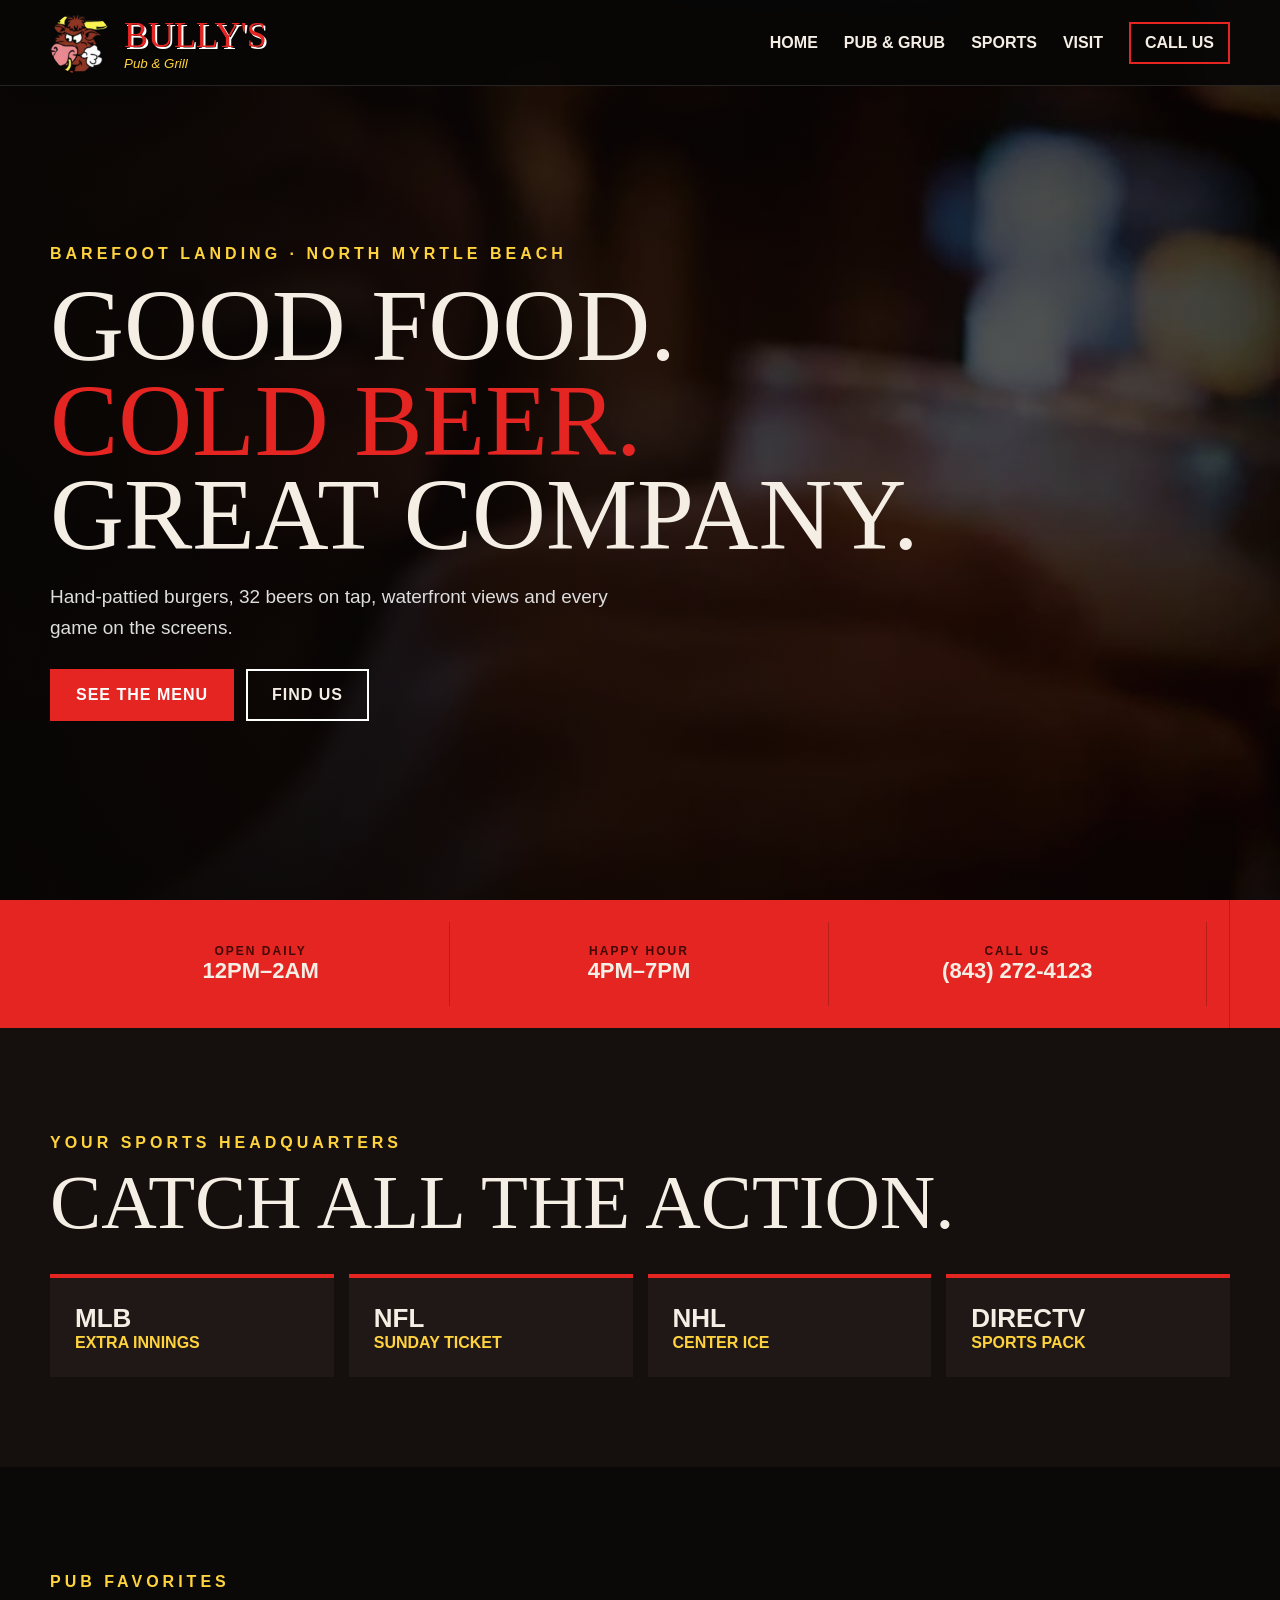
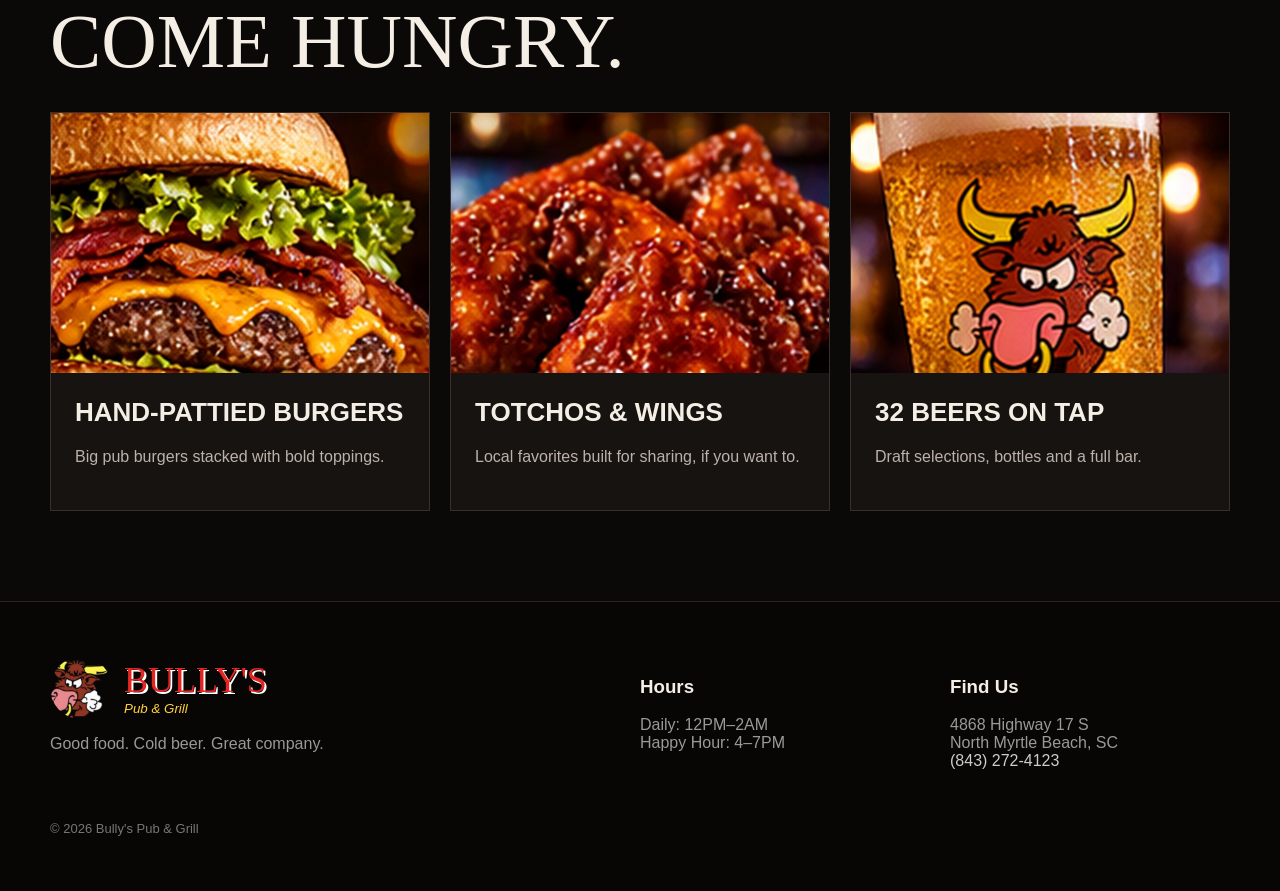
==== commit 35fb56f0: "Add files via upload" ====
--- a/index.html
+++ b/index.html
@@ -1,260 +1 @@
-<!doctype html>
-<html lang="en">
-<head>
-<meta charset="utf-8">
-<meta name="viewport" content="width=device-width,initial-scale=1">
-<title>Bully's Pub &amp; Grill | Burgers, Beer &amp; Sports in North Myrtle Beach</title>
-<meta name="description" content="Bully's Pub &amp; Grill at Barefoot Landing in North Myrtle Beach. Hand-pattied burgers, 32 beers on tap, waterfront patio, happy hour daily 4-7pm and every game on the big screens. Open daily 12pm-2am.">
-<meta property="og:title" content="Bully's Pub &amp; Grill | North Myrtle Beach">
-<meta property="og:description" content="Good food. Cold beer. Great company. Burgers, 32 taps, a waterfront patio and every game at Barefoot Landing.">
-<meta property="og:image" content="assets/bullys-hero-poster.jpg">
-<meta property="og:type" content="restaurant">
-<link rel="icon" href="assets/favicon.png">
-<link rel="preconnect" href="https://fonts.googleapis.com">
-<link rel="preconnect" href="https://fonts.gstatic.com" crossorigin>
-<link href="https://fonts.googleapis.com/css2?family=Anton&family=Barlow+Condensed:wght@500;600;700&family=Inter:wght@400;600;700&family=Yellowtail&display=swap" rel="stylesheet">
-<link rel="stylesheet" href="styles.css">
-<script type="application/ld+json">
-{
-  "@context":"https://schema.org",
-  "@type":"BarOrPub",
-  "name":"Bully's Pub & Grill",
-  "url":"https://www.bullyspub.com/",
-  "telephone":"+1-843-272-4123",
-  "servesCuisine":["American","Burgers","Pub Food"],
-  "address":{"@type":"PostalAddress","streetAddress":"4868 Highway 17 S","addressLocality":"North Myrtle Beach","addressRegion":"SC","postalCode":"29582","addressCountry":"US"},
-  "geo":{"@type":"GeoCoordinates","latitude":33.79867,"longitude":-78.7455444},
-  "openingHoursSpecification":[{"@type":"OpeningHoursSpecification","dayOfWeek":["Monday","Tuesday","Wednesday","Thursday","Friday","Saturday","Sunday"],"opens":"12:00","closes":"02:00"}]
-}
-</script>
-</head>
-<body>
-<a class="skip-link" href="#main">Skip to content</a>
-
-<header class="site-header" id="top">
-  <div class="wrap">
-    <a class="brand" href="index.html" aria-label="Bully's Pub &amp; Grill — home">
-      <img src="assets/bullys-bull.png" alt="Bully's bull mascot" width="520" height="681">
-      <span class="brand__text"><span class="brand__name">BULLY'S</span><span class="brand__sub">Pub &amp; Grill</span></span>
-    </a>
-    <button class="nav-toggle" aria-label="Menu" aria-expanded="false" aria-controls="primary-nav"><span></span><span></span><span></span></button>
-    <nav class="nav" id="primary-nav" aria-label="Primary">
-      <a href="index.html" aria-current="page">Home</a>
-      <a href="menu.html">Pub &amp; Grub</a>
-      <a href="sports.html">Sports</a>
-      <a href="visit.html">Visit</a>
-      <a class="nav__call" href="tel:+18432724123">(843) 272-4123</a>
-    </nav>
-  </div>
-</header>
-
-<main id="main">
-
-  <!-- ============ HERO ============ -->
-  <section class="hero">
-    <video class="hero__video" autoplay muted loop playsinline preload="auto" poster="assets/bullys-hero-poster.jpg" aria-hidden="true">
-      <source src="assets/bullys-hero.mp4" type="video/mp4">
-    </video>
-    <div class="hero__scrim"></div>
-    <div class="hero__grid"></div>
-
-    <div class="wrap hero__inner">
-      <div class="reveal">
-        <p class="eyebrow">Barefoot Landing &middot; North Myrtle Beach</p>
-        <h1>GOOD FOOD.<br><span class="red">COLD BEER.</span><br>GREAT COMPANY.
-          <span class="hero__script">That&rsquo;s Bully&rsquo;s.</span></h1>
-        <p class="hero__copy">Hand-pattied burgers, 32 beers on tap and a waterfront patio &mdash; with every game on the screens. Open seven days a week, noon &lsquo;til 2am.</p>
-        <div class="hero__actions">
-          <a class="btn btn--primary" href="menu.html">See the menu
-            <svg viewBox="0 0 24 24" fill="none" stroke="currentColor" stroke-width="2.5"><path d="M5 12h14M13 6l6 6-6 6"/></svg></a>
-          <a class="btn btn--ghost" href="visit.html">Find us</a>
-        </div>
-        <div class="hero__badges">
-          <span class="chip"><b>32</b> Beers on tap</span>
-          <span class="chip">Waterfront patio</span>
-          <span class="chip">Darts &amp; pool</span>
-          <span class="chip">Team trivia</span>
-        </div>
-      </div>
-
-      <aside class="hero__card reveal" aria-label="Hours and happy hour">
-        <div class="hero__card-head">
-          <img src="assets/bullys-bull-sm.png" alt="" width="180" height="236">
-          <span>HOURS</span>
-        </div>
-        <div class="hero__card-body">
-          <dl>
-            <div class="hero__row"><dt>Monday &ndash; Sunday</dt><dd>12:00PM &ndash; 2:00AM</dd></div>
-            <div class="hero__row"><dt>Happy hour daily</dt><dd class="hot">4:00PM &ndash; 7:00PM</dd></div>
-            <div class="hero__row"><dt>Kitchen</dt><dd>Full menu</dd></div>
-          </dl>
-          <p class="hero__note">4868 Highway 17 S, North Myrtle Beach, SC 29582</p>
-          <a class="btn btn--primary" style="margin-top:16px" href="tel:+18432724123">Call the pub</a>
-        </div>
-      </aside>
-    </div>
-
-    <a class="scroll-hint" href="#whats-on">SCROLL<i></i></a>
-  </section>
-
-  <!-- ============ QUICK STRIP ============ -->
-  <section class="strip" aria-label="Quick facts">
-    <div class="wrap">
-      <div class="strip__item"><span>Open daily</span><strong>12PM &ndash; 2AM</strong></div>
-      <div class="strip__item"><span>Happy hour</span><strong>4PM &ndash; 7PM</strong></div>
-      <div class="strip__item"><span>Call us</span><a href="tel:+18432724123">(843) 272-4123</a></div>
-    </div>
-  </section>
-
-  <!-- ============ SPORTS ============ -->
-  <section class="section sports" id="whats-on">
-    <div class="wrap">
-      <div class="section__head reveal">
-        <div>
-          <p class="eyebrow">Your sports headquarters</p>
-          <h2>CATCH<br>ALL THE ACTION.</h2>
-          <p>Screens all around the bar and the big packages carried all season long &mdash; so whatever your team is, the game is on at Bully's.</p>
-        </div>
-        <a class="btn btn--ghost" href="sports.html">Game day at Bully's</a>
-      </div>
-
-      <div class="packs">
-        <article class="pack reveal"><p class="pack__league">MLB</p><p class="pack__name">Extra Innings</p><p>Out-of-market regular season baseball, all summer long.</p></article>
-        <article class="pack reveal"><p class="pack__league">NFL</p><p class="pack__name">Sunday Ticket</p><p>Sunday afternoon football, every week of the season.</p></article>
-        <article class="pack reveal"><p class="pack__league">NHL</p><p class="pack__name">Center Ice</p><p>Out-of-market hockey from puck drop to the playoffs.</p></article>
-        <article class="pack reveal"><p class="pack__league">DIRECTV</p><p class="pack__name">Sports Pack</p><p>Extra sports networks so there's always a game on.</p></article>
-      </div>
-
-      <p class="sports__note">Package availability follows each league's season and broadcast schedule. Give us a call to make sure your game is on before you head over.</p>
-    </div>
-  </section>
-
-  <!-- ============ CARDS ============ -->
-  <section class="section section--panel">
-    <div class="wrap">
-      <div class="section__head reveal">
-        <div>
-          <p class="eyebrow">What we're known for</p>
-          <h2>COME HUNGRY.<br>LEAVE HAPPY.</h2>
-        </div>
-        <a class="btn btn--ghost" href="menu.html">Full menu</a>
-      </div>
-
-      <div class="cards">
-        <a class="card reveal" href="menu.html#burgers">
-          <img loading="lazy" src="assets/burger.jpg" alt="Hand-pattied Bully's burger with cheese and bacon">
-          <span class="card__tag">Burgers</span>
-          <h3>The El Toro</h3>
-          <p>Grilled onions, bacon and mushrooms on a hand-pattied burger &mdash; the one regulars come back for.</p>
-          <span class="card__link">See the burgers &rarr;</span>
-        </a>
-        <a class="card reveal" href="menu.html#grazers">
-          <img loading="lazy" src="assets/wings.jpg" alt="Basket of pub wings">
-          <span class="card__tag">Grazers</span>
-          <h3>Totchos &amp; wings</h3>
-          <p>Nacho toppings piled over tater tots, wings, poppers and soft pretzels with homemade cheese sauce.</p>
-          <span class="card__link">Start here &rarr;</span>
-        </a>
-        <a class="card reveal" href="menu.html#drinks">
-          <img loading="lazy" src="assets/beer.jpg" alt="Cold draft beer in a Bully's pint glass">
-          <span class="card__tag">Taps</span>
-          <h3>32 on draft</h3>
-          <p>A wall of taps, bottles, and a full bar &mdash; with a dollar off beer, wine and house liquor at happy hour.</p>
-          <span class="card__link">See the drinks &rarr;</span>
-        </a>
-      </div>
-    </div>
-  </section>
-
-  <!-- ============ ABOUT ============ -->
-  <section class="section">
-    <div class="wrap split">
-      <div class="split__media reveal">
-        <img loading="lazy" src="assets/pub.jpg" alt="Guests enjoying drinks inside Bully's Pub &amp; Grill">
-        <span class="split__badge">NO BULL.<br>JUST GOOD<br>TIMES.</span>
-      </div>
-      <div class="reveal">
-        <p class="eyebrow">Your neighborhood pub</p>
-        <h2>MORE THAN<br>A BAR.</h2>
-        <p>Tucked into Barefoot Landing, Bully's is the easy-going one &mdash; a wall of taps, a kitchen that keeps going late, and a patio right on the water where the turtles show up for happy hour too.</p>
-        <p>Shoot darts, rack up a game of pool, bring the team for trivia night, or just grab a stool and watch the game. Everybody fits here.</p>
-        <ul class="ticks">
-          <li>Open 7 days a week</li>
-          <li>Waterfront patio</li>
-          <li>32 beers on tap</li>
-          <li>Darts &amp; pool</li>
-          <li>Team trivia nights</li>
-          <li>Family friendly</li>
-        </ul>
-        <a class="btn btn--primary" href="visit.html">Plan your visit</a>
-      </div>
-    </div>
-  </section>
-
-  <!-- ============ CTA ============ -->
-  <section class="cta">
-    <div class="wrap">
-      <img src="assets/bullys-bull.png" alt="" width="520" height="681">
-      <h2>PULL UP A STOOL.</h2>
-      <p>We're at Barefoot Landing, open every day from noon until 2am. Walk in, call ahead, or bring the whole crew.</p>
-      <div class="hero__actions" style="justify-content:center">
-        <a class="btn btn--ghost" href="tel:+18432724123">Call (843) 272-4123</a>
-        <a class="btn btn--ghost" target="_blank" rel="noopener" href="https://www.google.com/maps/dir/?api=1&amp;destination=4868+Highway+17+S+North+Myrtle+Beach+SC+29582">Get directions</a>
-      </div>
-    </div>
-  </section>
-
-</main>
-
-<footer class="site-footer">
-  <div class="wrap">
-    <div class="footer-grid">
-      <div>
-        <a class="brand" href="index.html">
-          <img src="assets/bullys-bull-sm.png" alt="" width="180" height="236">
-          <span class="brand__text"><span class="brand__name">BULLY'S</span><span class="brand__sub">Pub &amp; Grill</span></span>
-        </a>
-        <p>Good food. Cold beer. Great company.<br>Barefoot Landing, North Myrtle Beach.</p>
-        <div class="socials">
-          <a href="https://www.facebook.com/bullys.pub" target="_blank" rel="noopener" aria-label="Bully's on Facebook">
-            <svg viewBox="0 0 24 24"><path d="M13.5 22v-8h2.7l.4-3.1h-3.1V8.9c0-.9.3-1.5 1.6-1.5h1.6V4.6c-.3 0-1.3-.1-2.4-.1-2.4 0-4 1.4-4 4.1v2.3H7.6V14h2.7v8h3.2z"/></svg>
-          </a>
-          <a href="https://www.instagram.com/" target="_blank" rel="noopener" aria-label="Bully's on Instagram">
-            <svg viewBox="0 0 24 24"><path d="M12 2.2c3.2 0 3.6 0 4.9.1 1.2.1 1.8.2 2.2.4.6.2 1 .5 1.4.9.4.4.7.8.9 1.4.2.4.4 1 .4 2.2.1 1.3.1 1.7.1 4.9s0 3.6-.1 4.9c-.1 1.2-.2 1.8-.4 2.2-.2.6-.5 1-.9 1.4-.4.4-.8.7-1.4.9-.4.2-1 .4-2.2.4-1.3.1-1.7.1-4.9.1s-3.6 0-4.9-.1c-1.2-.1-1.8-.2-2.2-.4-.6-.2-1-.5-1.4-.9-.4-.4-.7-.8-.9-1.4-.2-.4-.4-1-.4-2.2C2.2 15.6 2.2 15.2 2.2 12s0-3.6.1-4.9c.1-1.2.2-1.8.4-2.2.2-.6.5-1 .9-1.4.4-.4.8-.7 1.4-.9.4-.2 1-.4 2.2-.4C8.4 2.2 8.8 2.2 12 2.2zm0 3.2A6.6 6.6 0 1 0 18.6 12 6.6 6.6 0 0 0 12 5.4zm0 10.9A4.3 4.3 0 1 1 16.3 12 4.3 4.3 0 0 1 12 16.3zm6.9-11a1.5 1.5 0 1 1-1.5-1.5 1.5 1.5 0 0 1 1.5 1.5z"/></svg>
-          </a>
-        </div>
-      </div>
-      <div>
-        <h4>Explore</h4>
-        <ul>
-          <li><a href="index.html">Home</a></li>
-          <li><a href="menu.html">Pub &amp; Grub</a></li>
-          <li><a href="sports.html">Sports</a></li>
-          <li><a href="visit.html">Visit</a></li>
-        </ul>
-      </div>
-      <div>
-        <h4>Hours</h4>
-        <ul>
-          <li>Mon &ndash; Sun: 12:00PM &ndash; 2:00AM</li>
-          <li>Happy hour: 4:00PM &ndash; 7:00PM daily</li>
-        </ul>
-      </div>
-      <div>
-        <h4>Find us</h4>
-        <ul>
-          <li><a target="_blank" rel="noopener" href="https://www.google.com/maps/dir/?api=1&amp;destination=4868+Highway+17+S+North+Myrtle+Beach+SC+29582">4868 Highway 17 S<br>North Myrtle Beach, SC 29582</a></li>
-          <li><a href="tel:+18432724123">(843) 272-4123</a></li>
-        </ul>
-      </div>
-    </div>
-    <div class="footer-bottom">
-      <span>&copy; <span data-year></span> Bully's Pub &amp; Grill</span>
-      <span>Please drink responsibly. Must be 21+ to consume alcohol.</span>
-    </div>
-  </div>
-</footer>
-
-<script src="script.js"></script>
-</body>
-</html>
+<!doctype html><html lang="en"><head><meta charset="utf-8"><meta name="viewport" content="width=device-width,initial-scale=1"><title>Bully's Pub & Grill</title><link rel="icon" href="favicon.png"><link rel="stylesheet" href="styles.css"></head><body><header><div class="wrap"><a class="brand" href="index.html"><img src="bullys-bull-sm.png" alt="Bully's bull logo"><span><b>BULLY'S</b><small>Pub &amp; Grill</small></span></a><button class="toggle" aria-label="Menu">☰</button><nav class="nav"><a href="index.html">Home</a><a href="menu.html">Pub &amp; Grub</a><a href="sports.html">Sports</a><a href="visit.html">Visit</a><a class="call" href="tel:+18432724123">Call Us</a></nav></div></header><main><section class="hero"><video autoplay muted loop playsinline poster="bullys-hero-poster.jpg"><source src="bullys-hero.mp4" type="video/mp4"></video><div class="wrap"><p class="eyebrow">Barefoot Landing · North Myrtle Beach</p><h1>Good Food.<br><span class="red">Cold Beer.</span><br>Great Company.</h1><p class="lead">Hand-pattied burgers, 32 beers on tap, waterfront views and every game on the screens.</p><div class="buttons"><a class="btn red" href="menu.html">See the menu</a><a class="btn" href="visit.html">Find us</a></div></div></section><section class="strip"><div class="wrap"><div><span>Open daily</span><strong>12PM–2AM</strong></div><div><span>Happy hour</span><strong>4PM–7PM</strong></div><div><span>Call us</span><strong>(843) 272-4123</strong></div></div></section><section class="section sports"><div class="wrap"><p class="eyebrow">Your sports headquarters</p><h2>Catch All The Action.</h2><div class="packs"><div class="pack"><b>MLB</b><span>Extra Innings</span></div><div class="pack"><b>NFL</b><span>Sunday Ticket</span></div><div class="pack"><b>NHL</b><span>Center Ice</span></div><div class="pack"><b>DIRECTV</b><span>Sports Pack</span></div></div></div></section><section class="section"><div class="wrap"><p class="eyebrow">Pub favorites</p><h2>Come Hungry.</h2><div class="cards"><article class="card"><img src="burger.jpg" alt="Bully's burger"><div><h3>Hand-pattied burgers</h3><p>Big pub burgers stacked with bold toppings.</p></div></article><article class="card"><img src="wings.jpg" alt="Pub wings"><div><h3>Totchos &amp; Wings</h3><p>Local favorites built for sharing, if you want to.</p></div></article><article class="card"><img src="beer.jpg" alt="Cold draft beer"><div><h3>32 Beers on Tap</h3><p>Draft selections, bottles and a full bar.</p></div></article></div></div></section></main><footer><div class="wrap"><div class="foot"><div><a class="brand" href="index.html"><img src="bullys-bull-sm.png" alt=""><span><b>BULLY'S</b><small>Pub &amp; Grill</small></span></a><p>Good food. Cold beer. Great company.</p></div><div><h3>Hours</h3><p>Daily: 12PM–2AM<br>Happy Hour: 4–7PM</p></div><div><h3>Find Us</h3><p>4868 Highway 17 S<br>North Myrtle Beach, SC<br><a href="tel:+18432724123">(843) 272-4123</a></p></div></div><div class="copyright">© <span data-year></span> Bully's Pub &amp; Grill</div></div></footer><script src="script.js"></script></body></html>
--- a/styles.css
+++ b/styles.css
@@ -1,325 +1,2 @@
-/* ==========================================================================
-   Bully's Pub & Grill — redesign stylesheet
-   ========================================================================== */
 
-:root{
-  --red:#e2241f;
-  --red-dark:#9d120f;
-  --gold:#ffd23f;
-  --cream:#f6efe2;
-  --ink:#0b0a09;
-  --panel:#15110f;
-  --panel-2:#1d1715;
-  --line:#352b26;
-  --muted:#b6aaa2;
-  --shadow:0 24px 60px rgba(0,0,0,.45);
-  --head:'Anton',Impact,'Arial Narrow',sans-serif;
-  --cond:'Barlow Condensed',Arial,sans-serif;
-  --body:'Inter',system-ui,Segoe UI,Arial,sans-serif;
-  --script:'Yellowtail',cursive;
-}
-
-*,*::before,*::after{box-sizing:border-box}
-html{scroll-behavior:smooth}
-body{
-  margin:0;background:var(--ink);color:var(--cream);
-  font-family:var(--body);line-height:1.6;overflow-x:hidden;
-  -webkit-font-smoothing:antialiased;
-}
-img{max-width:100%;height:auto;display:block}
-a{color:inherit}
-h1,h2,h3{margin:0;text-transform:uppercase;letter-spacing:.5px}
-h1,h2{font-family:var(--head);line-height:.92;font-weight:400}
-h3{font-family:var(--cond);font-weight:700;letter-spacing:1px}
-.wrap{width:min(1240px,100% - 44px);margin-inline:auto}
-.skip-link{position:fixed;left:14px;top:-60px;z-index:999;background:#fff;color:#000;padding:10px 16px;border-radius:4px}
-.skip-link:focus{top:14px}
-
-/* ---------- buttons ---------- */
-.btn{
-  display:inline-flex;align-items:center;gap:10px;
-  padding:15px 26px;text-decoration:none;border:2px solid transparent;
-  font-family:var(--cond);font-weight:700;font-size:17px;letter-spacing:2px;
-  text-transform:uppercase;transition:.22s ease;border-radius:2px;
-}
-.btn svg{width:16px;height:16px;flex:none}
-.btn--primary{background:var(--red);color:#fff;box-shadow:0 10px 26px rgba(226,36,31,.3)}
-.btn--primary:hover{background:#ff3a33;transform:translateY(-2px)}
-.btn--ghost{border-color:rgba(255,255,255,.4);color:#fff}
-.btn--ghost:hover{border-color:#fff;background:rgba(255,255,255,.08);transform:translateY(-2px)}
-.btn--dark{border-color:#221c1a;color:#191312}
-.btn--dark:hover{background:#191312;color:#fff;transform:translateY(-2px)}
-
-/* ---------- header ---------- */
-.site-header{
-  position:fixed;inset:0 0 auto;z-index:60;height:92px;
-  display:flex;align-items:center;
-  background:linear-gradient(180deg,rgba(8,7,6,.92),rgba(8,7,6,.55));
-  border-bottom:1px solid rgba(255,255,255,.08);
-  backdrop-filter:blur(10px);transition:.3s;
-}
-.site-header.is-stuck{height:74px;background:rgba(8,7,6,.97)}
-.site-header .wrap{display:flex;align-items:center;justify-content:space-between;gap:20px}
-.brand{display:flex;align-items:center;gap:12px;text-decoration:none}
-.brand img{width:66px;height:auto;filter:drop-shadow(0 6px 10px rgba(0,0,0,.6));transition:.3s}
-.site-header.is-stuck .brand img{width:54px}
-.brand__text{display:flex;flex-direction:column;line-height:.8}
-.brand__name{font-family:var(--head);font-size:30px;color:var(--red);letter-spacing:1px;
-  text-shadow:1px 1px 0 #fff,3px 3px 0 #000}
-.brand__sub{font-family:var(--script);font-size:19px;color:var(--gold);margin-top:4px}
-.nav{display:flex;align-items:center;gap:28px}
-.nav a{font-family:var(--cond);font-weight:600;font-size:17px;letter-spacing:1.6px;
-  text-transform:uppercase;text-decoration:none;color:#ece5df;position:relative;padding:6px 0}
-.nav a::after{content:"";position:absolute;left:0;right:100%;bottom:0;height:2px;background:var(--red);transition:right .25s}
-.nav a:hover::after,.nav a[aria-current="page"]::after{right:0}
-.nav a[aria-current="page"]{color:#fff}
-.nav .nav__call{border:2px solid var(--red);padding:10px 18px;color:#fff;background:rgba(226,36,31,.12)}
-.nav .nav__call::after{display:none}
-.nav .nav__call:hover{background:var(--red)}
-.nav-toggle{display:none;background:none;border:0;padding:10px;cursor:pointer}
-.nav-toggle span{display:block;width:28px;height:2px;background:#fff;margin:6px 0;transition:.25s}
-.nav-toggle[aria-expanded="true"] span:nth-child(1){transform:translateY(8px) rotate(45deg)}
-.nav-toggle[aria-expanded="true"] span:nth-child(2){opacity:0}
-.nav-toggle[aria-expanded="true"] span:nth-child(3){transform:translateY(-8px) rotate(-45deg)}
-
-/* ---------- hero ---------- */
-.hero{position:relative;min-height:100svh;display:flex;align-items:center;
-  padding:150px 0 110px;overflow:hidden;isolation:isolate}
-.hero__video{position:absolute;inset:0;width:100%;height:100%;object-fit:cover;z-index:-3;
-  filter:saturate(1.05)}
-.hero__scrim{position:absolute;inset:0;z-index:-2;
-  background:
-    linear-gradient(90deg,rgba(6,5,5,.94) 0%,rgba(6,5,5,.82) 42%,rgba(6,5,5,.35) 75%,rgba(6,5,5,.6) 100%),
-    linear-gradient(180deg,rgba(6,5,5,.75) 0%,transparent 35%,rgba(6,5,5,.9) 100%)}
-.hero__grid{position:absolute;inset:0;z-index:-1;opacity:.25;
-  background-image:repeating-linear-gradient(0deg,rgba(255,255,255,.05) 0 1px,transparent 1px 4px)}
-.hero__inner{display:grid;grid-template-columns:minmax(0,1.1fr) minmax(0,.9fr);gap:40px;align-items:center}
-.eyebrow{display:inline-flex;align-items:center;gap:10px;margin:0 0 20px;
-  font-family:var(--cond);font-weight:700;font-size:15px;letter-spacing:4px;text-transform:uppercase;color:var(--gold)}
-.eyebrow::before{content:"";width:34px;height:2px;background:var(--red)}
-.hero h1{font-size:clamp(52px,7.4vw,108px)}
-.hero h1 .red{color:var(--red);text-shadow:0 6px 30px rgba(226,36,31,.35)}
-.hero__script{display:block;font-family:var(--script);font-size:clamp(30px,3.6vw,52px);
-  text-transform:none;color:#fff;margin-top:14px;letter-spacing:0}
-.hero__copy{max-width:520px;color:#ddd4cd;font-size:18px;margin:24px 0 32px}
-.hero__actions{display:flex;flex-wrap:wrap;gap:14px}
-.hero__badges{display:flex;flex-wrap:wrap;gap:10px;margin-top:34px}
-.chip{display:inline-flex;align-items:center;gap:8px;padding:9px 15px;border:1px solid rgba(255,255,255,.22);
-  border-radius:100px;font-family:var(--cond);font-weight:600;letter-spacing:1.4px;font-size:14px;
-  text-transform:uppercase;background:rgba(255,255,255,.05);color:#f1eae4}
-.chip b{color:var(--gold);font-weight:700}
-
-.hero__card{justify-self:end;width:min(390px,100%);background:rgba(13,10,9,.86);
-  border:1px solid rgba(255,255,255,.12);box-shadow:var(--shadow);backdrop-filter:blur(6px)}
-.hero__card-head{background:var(--red);padding:16px 22px;display:flex;align-items:center;gap:12px}
-.hero__card-head img{width:46px}
-.hero__card-head span{font-family:var(--head);font-size:23px}
-.hero__card-body{padding:22px}
-.hero__row{display:flex;justify-content:space-between;align-items:baseline;gap:14px;
-  padding:13px 0;border-bottom:1px dashed rgba(255,255,255,.16)}
-.hero__row:last-of-type{border-bottom:0}
-.hero__row dt{font-family:var(--cond);font-weight:700;letter-spacing:1.6px;text-transform:uppercase;color:#cdc2bb;font-size:15px}
-.hero__row dd{margin:0;font-family:var(--cond);font-weight:700;font-size:20px;color:#fff}
-.hero__row dd.hot{color:var(--gold)}
-.hero__note{margin:16px 0 0;font-size:13px;color:var(--muted)}
-.scroll-hint{position:absolute;left:50%;bottom:28px;transform:translateX(-50%);z-index:2;
-  font-family:var(--cond);letter-spacing:3px;font-size:12px;color:#b4aaa3;text-decoration:none;text-align:center}
-.scroll-hint i{display:block;width:1px;height:42px;background:linear-gradient(var(--red),transparent);margin:8px auto 0}
-
-/* ---------- hours / happy hour strip ---------- */
-.strip{background:var(--red);position:relative;z-index:3}
-.strip .wrap{display:grid;grid-template-columns:repeat(3,1fr);gap:0}
-.strip__item{padding:26px 24px;display:flex;flex-direction:column;gap:4px;border-right:1px solid rgba(0,0,0,.18)}
-.strip__item:last-child{border-right:0}
-.strip__item span{font-family:var(--cond);font-weight:700;font-size:14px;letter-spacing:3px;text-transform:uppercase;color:#4d0806}
-.strip__item strong,.strip__item a{font-family:var(--head);font-size:26px;color:#fff;text-decoration:none;letter-spacing:.5px}
-.strip__item a:hover{color:var(--gold)}
-
-/* ---------- generic section ---------- */
-.section{padding:clamp(70px,9vw,120px) 0}
-.section--panel{background:var(--panel)}
-.section--cream{background:var(--cream);color:#181211}
-.section__head{display:flex;align-items:flex-end;justify-content:space-between;gap:30px;margin-bottom:46px}
-.section__head h2{font-size:clamp(42px,5.4vw,78px)}
-.section__head p{margin:14px 0 0;max-width:540px;color:var(--muted)}
-.section--cream .section__head p{color:#574d47}
-.section--cream .eyebrow{color:var(--red-dark)}
-
-/* ---------- sports ---------- */
-.sports{position:relative;background:#120e0d;overflow:hidden}
-.sports::before{content:"";position:absolute;inset:0;opacity:.18;
-  background:url('assets/pub.jpg') center/cover;filter:grayscale(.3)}
-.sports::after{content:"";position:absolute;inset:0;
-  background:linear-gradient(90deg,#120e0d 10%,rgba(18,14,13,.86) 60%,rgba(18,14,13,.95))}
-.sports .wrap{position:relative;z-index:2}
-.packs{display:grid;grid-template-columns:repeat(4,1fr);gap:16px;margin-top:10px}
-.pack{position:relative;padding:28px 22px 24px;background:linear-gradient(170deg,#1e1715,#141010);
-  border:1px solid var(--line);border-radius:3px;transition:.25s;overflow:hidden}
-.pack::before{content:"";position:absolute;inset:0 0 auto;height:4px;background:var(--red)}
-.pack:nth-child(2)::before{background:var(--gold)}
-.pack:nth-child(3)::before{background:#2f7dd1}
-.pack:nth-child(4)::before{background:#e2e2e2}
-.pack:hover{transform:translateY(-6px);border-color:#5d4741}
-.pack__league{font-family:var(--head);font-size:30px;color:#fff;line-height:1}
-.pack__name{font-family:var(--cond);font-weight:700;font-size:19px;letter-spacing:1.6px;
-  text-transform:uppercase;color:var(--gold);margin-top:8px}
-.pack p{margin:12px 0 0;font-size:14px;color:var(--muted)}
-.sports__note{margin-top:26px;font-size:13px;color:#8c827c;max-width:720px}
-
-/* ---------- feature cards ---------- */
-.cards{display:grid;grid-template-columns:repeat(3,1fr);gap:20px}
-.card{position:relative;min-height:420px;display:flex;flex-direction:column;justify-content:flex-end;
-  padding:30px;color:#fff;text-decoration:none;overflow:hidden;border:1px solid var(--line);isolation:isolate}
-.card img{position:absolute;inset:0;width:100%;height:100%;object-fit:cover;z-index:-2;transition:transform .7s ease}
-.card::after{content:"";position:absolute;inset:0;z-index:-1;
-  background:linear-gradient(180deg,rgba(10,8,7,.15) 0%,rgba(10,8,7,.78) 62%,rgba(10,8,7,.95) 100%)}
-.card:hover img{transform:scale(1.07)}
-.card__tag{position:absolute;top:22px;left:22px;background:var(--red);padding:7px 13px;
-  font-family:var(--cond);font-weight:700;letter-spacing:2px;font-size:13px;text-transform:uppercase}
-.card h3{font-size:32px;margin-bottom:10px}
-.card p{margin:0;color:#d8cfc8;font-size:15px}
-.card__link{margin-top:18px;font-family:var(--cond);font-weight:700;letter-spacing:2px;
-  text-transform:uppercase;color:var(--gold);font-size:15px}
-
-/* ---------- split / about ---------- */
-.split{display:grid;grid-template-columns:1fr 1fr;gap:clamp(30px,5vw,70px);align-items:center}
-.split__media{position:relative}
-.split__media img{width:100%;height:100%;object-fit:cover;max-height:520px;border:1px solid var(--line)}
-.split__badge{position:absolute;right:-18px;bottom:-18px;width:150px;height:150px;border-radius:50%;
-  background:var(--red);display:grid;place-items:center;text-align:center;line-height:1;
-  font-family:var(--head);font-size:19px;color:#fff;box-shadow:var(--shadow);padding:14px}
-.split h2{font-size:clamp(40px,5vw,70px)}
-.split p{color:var(--muted)}
-.section--cream .split p{color:#564c46}
-.ticks{list-style:none;padding:0;margin:26px 0 30px;display:grid;grid-template-columns:1fr 1fr;gap:10px 20px}
-.ticks li{display:flex;gap:10px;align-items:flex-start;font-family:var(--cond);font-weight:600;
-  font-size:18px;letter-spacing:.6px;text-transform:uppercase}
-.ticks li::before{content:"";flex:none;width:9px;height:9px;margin-top:8px;background:var(--red);transform:rotate(45deg)}
-
-/* ---------- menu page ---------- */
-.menu-grid{display:grid;grid-template-columns:repeat(2,1fr);gap:clamp(24px,3vw,44px)}
-.menu-block{background:#fbf7ef;color:#191211;border:1px solid #e0d6c4;padding:30px 32px;
-  box-shadow:0 18px 40px rgba(0,0,0,.25)}
-.menu-block h3{font-size:30px;color:var(--red-dark);border-bottom:3px solid #191211;padding-bottom:12px;margin-bottom:6px}
-.menu-item{padding:16px 0;border-bottom:1px dashed #cbbfae}
-.menu-item:last-child{border-bottom:0}
-.menu-item h4{margin:0;font-family:var(--cond);font-weight:700;font-size:23px;letter-spacing:.8px;text-transform:uppercase}
-.menu-item h4 em{font-style:normal;background:var(--red);color:#fff;font-size:11px;letter-spacing:1.5px;
-  padding:4px 8px;margin-left:8px;vertical-align:middle;font-family:var(--body);font-weight:700}
-.menu-item p{margin:4px 0 0;font-size:14.5px;color:#60564f}
-.menu-filters{display:flex;flex-wrap:wrap;gap:10px;margin:0 0 36px}
-.menu-filters button{background:transparent;border:1px solid #4a3c38;color:#e7ded8;cursor:pointer;
-  padding:11px 20px;font-family:var(--cond);font-weight:700;font-size:16px;letter-spacing:2px;text-transform:uppercase;transition:.2s}
-.menu-filters button:hover{border-color:#fff}
-.menu-filters button.is-active{background:var(--red);border-color:var(--red);color:#fff}
-.is-hidden{display:none !important}
-
-/* ---------- page hero (inner pages) ---------- */
-.page-hero{position:relative;padding:170px 0 70px;background:#140f0e;overflow:hidden;isolation:isolate}
-.page-hero img{position:absolute;inset:0;width:100%;height:100%;object-fit:cover;z-index:-2;opacity:.42}
-.page-hero::after{content:"";position:absolute;inset:0;z-index:-1;
-  background:linear-gradient(90deg,#0d0a09 12%,rgba(13,10,9,.65) 70%,rgba(13,10,9,.9))}
-.page-hero h1{font-size:clamp(44px,6.6vw,88px)}
-.page-hero p{max-width:560px;color:#d6ccc5;margin:18px 0 0}
-.crumbs{font-family:var(--cond);letter-spacing:2px;text-transform:uppercase;font-size:14px;color:#9a8f88;margin-bottom:18px}
-.crumbs a{color:#9a8f88;text-decoration:none}
-.crumbs a:hover{color:var(--gold)}
-
-/* ---------- visit ---------- */
-.visit-grid{display:grid;grid-template-columns:.95fr 1.05fr;gap:clamp(26px,4vw,56px);align-items:stretch}
-.info-card{background:var(--panel-2);border:1px solid var(--line);padding:34px}
-.info-card h3{font-size:26px;color:var(--gold);margin-bottom:12px}
-.info-card address{font-style:normal;font-family:var(--cond);font-size:22px;line-height:1.45}
-.info-card dl{margin:0;display:grid;grid-template-columns:auto 1fr;gap:10px 18px;align-items:baseline}
-.info-card dt{font-family:var(--cond);font-weight:700;letter-spacing:1.6px;text-transform:uppercase;color:#a99e97;font-size:14px}
-.info-card dd{margin:0;font-family:var(--cond);font-weight:700;font-size:19px}
-.map-wrap{position:relative;min-height:460px;border:1px solid var(--line);background:#191312;overflow:hidden}
-.map-fallback{position:absolute;inset:0;display:grid;place-content:center;justify-items:center;gap:12px;text-align:center;padding:30px;color:#cfc5be}
-.map-fallback img{width:84px}
-.map-fallback p{margin:0;font-family:var(--cond);font-size:19px;letter-spacing:1px;text-transform:uppercase}
-.map-wrap .map-frame{position:relative;z-index:2;height:100%;min-height:460px}
-.map-frame{min-height:460px;border:1px solid var(--line);filter:grayscale(.25) contrast(1.05);width:100%}
-.hours-table{width:100%;border-collapse:collapse;margin-top:8px}
-.hours-table th,.hours-table td{text-align:left;padding:11px 0;border-bottom:1px solid rgba(255,255,255,.1);
-  font-family:var(--cond);font-size:18px;letter-spacing:.5px}
-.hours-table th{color:#b7aca5;font-weight:600;text-transform:uppercase}
-.hours-table td{text-align:right;font-weight:700}
-
-/* ---------- CTA band ---------- */
-.cta{position:relative;padding:clamp(60px,8vw,100px) 0;background:var(--red);overflow:hidden;text-align:center}
-.cta::before{content:"";position:absolute;inset:0;opacity:.14;
-  background-image:repeating-linear-gradient(135deg,#000 0 18px,transparent 18px 36px)}
-.cta .wrap{position:relative}
-.cta img{width:120px;margin:0 auto 18px;filter:drop-shadow(0 10px 18px rgba(0,0,0,.4))}
-.cta h2{font-size:clamp(38px,5vw,70px)}
-.cta p{max-width:560px;margin:16px auto 28px;color:#ffe9e8}
-.cta .btn--ghost{border-color:rgba(255,255,255,.75)}
-
-/* ---------- footer ---------- */
-.site-footer{background:#0a0908;border-top:1px solid #241d1b;padding:60px 0 34px}
-.footer-grid{display:grid;grid-template-columns:1.3fr 1fr 1fr 1.1fr;gap:34px}
-.site-footer h4{font-family:var(--cond);font-size:19px;letter-spacing:2.4px;text-transform:uppercase;
-  color:var(--gold);margin:0 0 16px}
-.site-footer a{color:#cfc6bf;text-decoration:none}
-.site-footer a:hover{color:#fff}
-.site-footer ul{list-style:none;margin:0;padding:0;display:grid;gap:10px;font-family:var(--cond);font-size:17px;letter-spacing:.6px}
-.site-footer p{color:#8e8580;font-size:14px}
-.footer-bottom{margin-top:40px;padding-top:20px;border-top:1px solid #241d1b;display:flex;
-  justify-content:space-between;gap:16px;flex-wrap:wrap;font-size:13px;color:#7d7470}
-.socials{display:flex;gap:12px;margin-top:14px}
-.socials a{width:42px;height:42px;border:1px solid #352b28;display:grid;place-items:center;transition:.2s}
-.socials a:hover{background:var(--red);border-color:var(--red)}
-.socials svg{width:18px;height:18px;fill:currentColor}
-
-/* ---------- reveal ---------- */
-.reveal{opacity:0;transform:translateY(26px);transition:opacity .7s ease,transform .7s ease}
-.reveal.is-visible{opacity:1;transform:none}
-
-/* ---------- responsive ---------- */
-@media (max-width:1080px){
-  .packs{grid-template-columns:repeat(2,1fr)}
-  .cards{grid-template-columns:1fr 1fr}
-  .footer-grid{grid-template-columns:1fr 1fr}
-}
-@media (max-width:900px){
-  .site-header{height:76px}
-  .nav-toggle{display:block;z-index:70}
-  .nav{position:fixed;inset:76px 0 auto;flex-direction:column;align-items:stretch;gap:0;
-    background:#0c0a09;border-bottom:1px solid #241d1b;padding:14px 22px 26px;
-    transform:translateY(-120%);transition:transform .3s ease;max-height:calc(100svh - 76px);overflow:auto}
-  .nav.is-open{transform:none}
-  .nav a{padding:15px 0;border-bottom:1px solid #1e1917;font-size:20px}
-  .nav .nav__call{margin-top:16px;text-align:center;border-bottom:0}
-  .hero{padding:120px 0 90px;min-height:auto}
-  .hero__inner{grid-template-columns:1fr;gap:34px}
-  .hero__card{justify-self:stretch;width:100%}
-  .scroll-hint{display:none}
-  .strip .wrap{grid-template-columns:1fr}
-  .strip__item{border-right:0;border-bottom:1px solid rgba(0,0,0,.18);flex-direction:row;
-    justify-content:space-between;align-items:center;padding:18px 4px}
-  .section__head{display:block}
-  .section__head .btn{margin-top:22px}
-  .cards,.menu-grid,.split,.visit-grid{grid-template-columns:1fr}
-  .split__media img{max-height:340px}
-  .split__badge{width:118px;height:118px;font-size:15px;right:10px;bottom:-14px}
-  .ticks{grid-template-columns:1fr}
-  .card{min-height:330px}
-  .footer-grid{grid-template-columns:1fr}
-  .map-wrap{position:relative;min-height:460px;border:1px solid var(--line);background:#191312;overflow:hidden}
-.map-fallback{position:absolute;inset:0;display:grid;place-content:center;justify-items:center;gap:12px;text-align:center;padding:30px;color:#cfc5be}
-.map-fallback img{width:84px}
-.map-fallback p{margin:0;font-family:var(--cond);font-size:19px;letter-spacing:1px;text-transform:uppercase}
-.map-wrap .map-frame{position:relative;z-index:2;height:100%;min-height:460px}
-.map-wrap,.map-wrap .map-frame{min-height:320px}
-}
-@media (max-width:420px){
-  .brand img{width:52px}
-  .brand__name{font-size:24px}
-  .brand__sub{font-size:15px}
-  .btn{width:100%;justify-content:center}
-}
-@media (prefers-reduced-motion:reduce){
-  html{scroll-behavior:auto}
-  .reveal{opacity:1;transform:none;transition:none}
-  .card img,.pack,.btn{transition:none}
-}
+:root{--r:#e52522;--y:#ffd33d;--bg:#0b0908;--p:#171311;--c:#f5eee5;--m:#bdb2aa}*{box-sizing:border-box}html{scroll-behavior:smooth}body{margin:0;background:var(--bg);color:var(--c);font-family:Arial,sans-serif}img{display:block;max-width:100%;height:auto}a{color:inherit}.wrap{width:min(1180px,calc(100% - 40px));margin:auto}header{height:86px;position:fixed;inset:0 0 auto;z-index:20;background:#080706ed;border-bottom:1px solid #ffffff1f}header .wrap{height:100%;display:flex;align-items:center;justify-content:space-between}.brand{display:flex;align-items:center;text-decoration:none;gap:12px}.brand img{width:62px;height:62px;object-fit:cover;border-radius:50%}.brand b{font:36px Impact;color:var(--r);text-shadow:2px 2px #fff}.brand small{display:block;color:var(--y);font-style:italic}.nav{display:flex;gap:26px;align-items:center}.nav a{text-decoration:none;font-weight:bold;text-transform:uppercase}.nav a:hover{color:var(--y)}.call{border:2px solid var(--r);padding:10px 14px}.toggle{display:none;background:none;border:0;color:#fff;font-size:30px}.hero{min-height:100vh;display:flex;align-items:center;position:relative;overflow:hidden;padding:130px 0 80px}.hero video,.pagehero>img{position:absolute;inset:0;width:100%;height:100%;object-fit:cover;z-index:-2}.hero:after,.pagehero:after{content:'';position:absolute;inset:0;background:linear-gradient(90deg,#080605f2 5%,#080605b0 60%,#08060588);z-index:-1}.hero h1,.pagehero h1,.section h2{font-family:Impact;font-weight:400;line-height:.92;text-transform:uppercase;margin:0;font-size:clamp(54px,8vw,110px)}.red{color:var(--r)}.eyebrow{color:var(--y);font-weight:bold;letter-spacing:4px;text-transform:uppercase}.lead{font-size:19px;line-height:1.65;color:#ddd;max-width:600px}.buttons{display:flex;gap:12px;flex-wrap:wrap;margin-top:25px}.btn{display:inline-block;padding:15px 24px;text-decoration:none;text-transform:uppercase;font-weight:bold;letter-spacing:1px;border:2px solid #fff}.btn.red{background:var(--r);border-color:var(--r);color:#fff}.strip{background:var(--r)}.strip .wrap{display:grid;grid-template-columns:repeat(3,1fr)}.strip div{padding:22px;text-align:center;border-right:1px solid #0003}.strip span{display:block;color:#420806;text-transform:uppercase;font-weight:bold;font-size:12px;letter-spacing:2px}.strip strong{font-size:22px}.section{padding:90px 0}.section h2{font-size:clamp(48px,6vw,80px)}.cards{display:grid;grid-template-columns:repeat(3,1fr);gap:20px;margin-top:35px}.card{background:var(--p);border:1px solid #3a2f2a;overflow:hidden}.card img{width:100%;height:260px;object-fit:cover}.card div{padding:24px}.card h3{font-size:26px;text-transform:uppercase;margin:0 0 10px}.card p{color:var(--m);line-height:1.6}.sports{background:#15100e}.packs{display:grid;grid-template-columns:repeat(4,1fr);gap:15px;margin-top:35px}.pack{padding:25px;background:#201816;border-top:4px solid var(--r)}.pack b{font-size:26px;display:block}.pack span{color:var(--y);text-transform:uppercase;font-weight:bold}.pagehero{height:520px;padding-top:180px;position:relative;overflow:hidden}.pagehero h1{font-size:clamp(48px,7vw,90px)}.grid2{display:grid;grid-template-columns:1fr 1fr;gap:30px}.panel{background:var(--p);padding:30px;border:1px solid #3a2f2a}.panel h3{font-size:28px;color:var(--y);text-transform:uppercase}.menuitem{padding:15px 0;border-bottom:1px dashed #5b4d46}.menuitem b{font-size:21px;text-transform:uppercase}.menuitem p{color:var(--m);margin:5px 0}.hours{width:100%}.hours td{padding:10px;border-bottom:1px solid #3a302c}.hours td:last-child{text-align:right}.map{width:100%;min-height:500px;border:0}footer{padding:55px 0;background:#070605;border-top:1px solid #2b2420}.foot{display:grid;grid-template-columns:2fr 1fr 1fr;gap:30px}.foot a{text-decoration:none;color:#ccc}.foot p{color:#999}.copyright{margin-top:35px;color:#777;font-size:13px}@media(max-width:800px){header{height:78px}.brand b{font-size:29px}.brand img{width:54px;height:54px}.toggle{display:block}.nav{display:none;position:absolute;top:78px;left:0;right:0;background:#080706;flex-direction:column;padding:25px}.nav.open{display:flex}.hero{min-height:760px}.cards,.packs,.grid2,.foot{grid-template-columns:1fr}.strip .wrap{grid-template-columns:1fr}.strip div{border-bottom:1px solid #0003}.pagehero{height:620px;padding-top:190px}.section{padding:65px 0}}
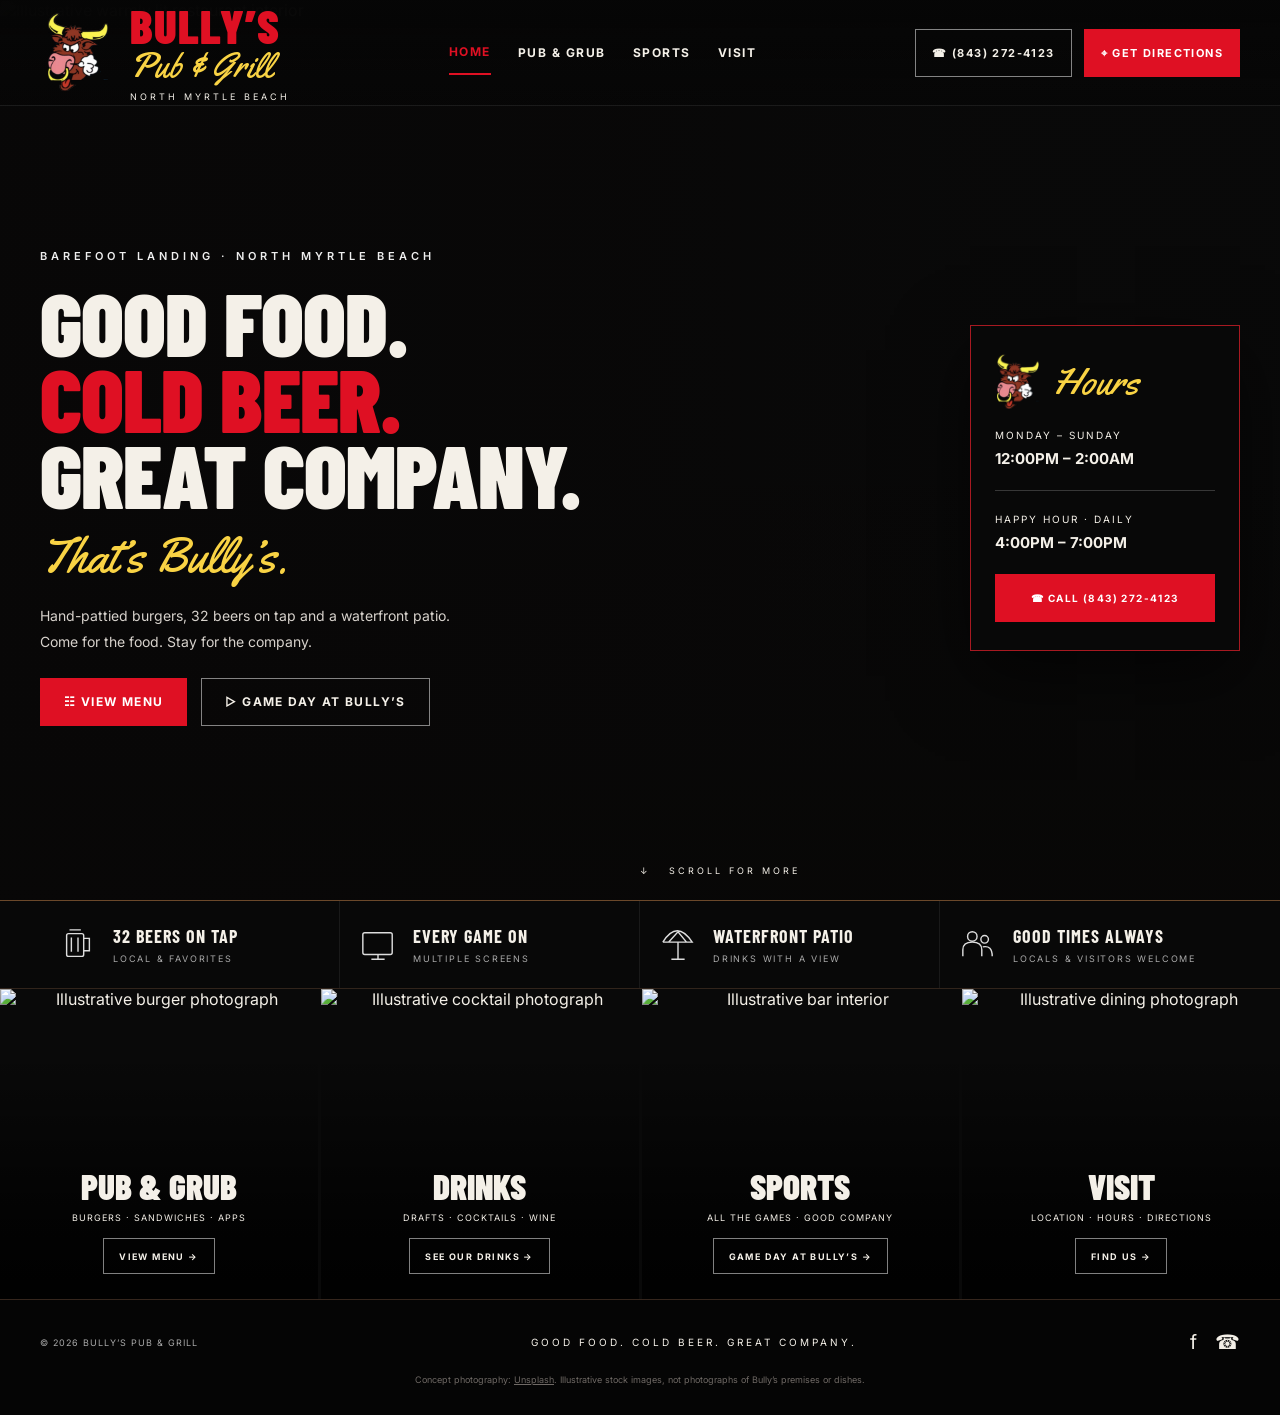
==== commit d1df5cfd: "Add files via upload" ====
--- a/index.html
+++ b/index.html
@@ -1 +1 @@
-<!doctype html><html lang="en"><head><meta charset="utf-8"><meta name="viewport" content="width=device-width,initial-scale=1"><title>Bully's Pub & Grill</title><link rel="icon" href="favicon.png"><link rel="stylesheet" href="styles.css"></head><body><header><div class="wrap"><a class="brand" href="index.html"><img src="bullys-bull-sm.png" alt="Bully's bull logo"><span><b>BULLY'S</b><small>Pub &amp; Grill</small></span></a><button class="toggle" aria-label="Menu">☰</button><nav class="nav"><a href="index.html">Home</a><a href="menu.html">Pub &amp; Grub</a><a href="sports.html">Sports</a><a href="visit.html">Visit</a><a class="call" href="tel:+18432724123">Call Us</a></nav></div></header><main><section class="hero"><video autoplay muted loop playsinline poster="bullys-hero-poster.jpg"><source src="bullys-hero.mp4" type="video/mp4"></video><div class="wrap"><p class="eyebrow">Barefoot Landing · North Myrtle Beach</p><h1>Good Food.<br><span class="red">Cold Beer.</span><br>Great Company.</h1><p class="lead">Hand-pattied burgers, 32 beers on tap, waterfront views and every game on the screens.</p><div class="buttons"><a class="btn red" href="menu.html">See the menu</a><a class="btn" href="visit.html">Find us</a></div></div></section><section class="strip"><div class="wrap"><div><span>Open daily</span><strong>12PM–2AM</strong></div><div><span>Happy hour</span><strong>4PM–7PM</strong></div><div><span>Call us</span><strong>(843) 272-4123</strong></div></div></section><section class="section sports"><div class="wrap"><p class="eyebrow">Your sports headquarters</p><h2>Catch All The Action.</h2><div class="packs"><div class="pack"><b>MLB</b><span>Extra Innings</span></div><div class="pack"><b>NFL</b><span>Sunday Ticket</span></div><div class="pack"><b>NHL</b><span>Center Ice</span></div><div class="pack"><b>DIRECTV</b><span>Sports Pack</span></div></div></div></section><section class="section"><div class="wrap"><p class="eyebrow">Pub favorites</p><h2>Come Hungry.</h2><div class="cards"><article class="card"><img src="burger.jpg" alt="Bully's burger"><div><h3>Hand-pattied burgers</h3><p>Big pub burgers stacked with bold toppings.</p></div></article><article class="card"><img src="wings.jpg" alt="Pub wings"><div><h3>Totchos &amp; Wings</h3><p>Local favorites built for sharing, if you want to.</p></div></article><article class="card"><img src="beer.jpg" alt="Cold draft beer"><div><h3>32 Beers on Tap</h3><p>Draft selections, bottles and a full bar.</p></div></article></div></div></section></main><footer><div class="wrap"><div class="foot"><div><a class="brand" href="index.html"><img src="bullys-bull-sm.png" alt=""><span><b>BULLY'S</b><small>Pub &amp; Grill</small></span></a><p>Good food. Cold beer. Great company.</p></div><div><h3>Hours</h3><p>Daily: 12PM–2AM<br>Happy Hour: 4–7PM</p></div><div><h3>Find Us</h3><p>4868 Highway 17 S<br>North Myrtle Beach, SC<br><a href="tel:+18432724123">(843) 272-4123</a></p></div></div><div class="copyright">© <span data-year></span> Bully's Pub &amp; Grill</div></div></footer><script src="script.js"></script></body></html>+<!doctype html><html lang="en"><head><meta charset="utf-8"><meta name="viewport" content="width=device-width,initial-scale=1"><title>Good Food. Cold Beer. Great Company. | Bully’s Pub &amp; Grill</title><meta name="description" content="Bully’s Pub &amp; Grill website concept. Menu, sports, hours and directions."><link rel="icon" href="favicon.png"><link rel="stylesheet" href="styles.css?v=premium1"></head><body><a class="skip" href="#main">Skip to content</a><header><div class="wrap header-inner"><a class="brand" href="index.html"><img src="bullys-bull-sm.png" alt="Bully’s bull mascot"><span class="wordmark"><b>BULLY’S</b><i>Pub &amp; Grill</i><small>NORTH MYRTLE BEACH</small></span></a><button class="toggle" aria-label="Open navigation" aria-expanded="false" aria-controls="nav">☰</button><nav class="nav" id="nav"><a href="index.html" aria-current="page">Home</a><a href="menu.html">Pub &amp; Grub</a><a href="sports.html">Sports</a><a href="visit.html">Visit</a></nav><div class="header-actions"><a class="button" href="tel:+18432724123">☎ (843) 272-4123</a><a class="button red" href="visit.html">⌖ Get Directions</a></div></div></header><main id="main"><section class="hero"><img class="hero-photo" src="https://images.unsplash.com/photo-1514933651103-005eec06c04b?auto=format&fit=crop&w=2400&q=90" alt="Illustrative warmly lit restaurant interior" fetchpriority="high"><div class="wrap hero-layout"><div><p class="eyebrow">Barefoot Landing · North Myrtle Beach</p><h1>Good Food.<br><span class="red">Cold Beer.</span><br>Great Company.</h1><p class="script">That’s Bully’s.</p><p class="intro">Hand-pattied burgers, 32 beers on tap and a waterfront patio.<br>Come for the food. Stay for the company.</p><div class="actions"><a class="button red" href="menu.html">☷ View Menu</a><a class="button" href="sports.html">▷ Game Day at Bully’s</a></div></div><aside class="hours"><div class="hours-title"><img src="bullys-bull-sm.png" alt=""><h2>Hours</h2></div><dl><dt>Monday – Sunday</dt><dd>12:00PM – 2:00AM</dd><dt>Happy Hour · Daily</dt><dd>4:00PM – 7:00PM</dd></dl><a class="button red" href="tel:+18432724123">☎ Call (843) 272-4123</a></aside></div><a class="scroll" href="#explore">↓ &nbsp; Scroll for more</a></section><section class="facts"><div class="wrap facts-inner"><div class="fact"><svg viewBox="0 0 38 38" aria-hidden="true"><rect x="7" y="7" width="18" height="24" rx="2"/><path d="M25 12h6v13h-6M10 3h12M12 11v15M19 11v15"/></svg><div><b>32 Beers On Tap</b><small>Local & favorites</small></div></div><div class="fact"><svg viewBox="0 0 38 38" aria-hidden="true"><rect x="3" y="6" width="31" height="23" rx="2"/><path d="M12 34h14M19 29v5"/></svg><div><b>Every Game On</b><small>Multiple screens</small></div></div><div class="fact"><svg viewBox="0 0 38 38" aria-hidden="true"><path d="M3 16q15-24 31 0H3M19 16v18M12 34h14M9 16l10-11 9 11"/></svg><div><b>Waterfront Patio</b><small>Drinks with a view</small></div></div><div class="fact"><svg viewBox="0 0 38 38" aria-hidden="true"><circle cx="13" cy="10" r="5"/><circle cx="26" cy="13" r="4"/><path d="M3 31v-7q0-8 10-8t10 8v7M24 21q10-2 10 10"/></svg><div><b>Good Times Always</b><small>Locals & visitors welcome</small></div></div></div></section><section class="tiles" id="explore" aria-label="Explore Bully’s"><a class="tile" href="menu.html"><img src="https://images.unsplash.com/photo-1568901346375-23c9450c58cd?auto=format&fit=crop&w=1800&q=90" alt="Illustrative burger photograph" loading="lazy"><div><h2>Pub & Grub</h2><p>Burgers · Sandwiches · Apps</p><span class="button">View Menu →</span></div></a><a class="tile" href="menu.html#drinks"><img src="https://images.unsplash.com/photo-1513558161293-cdaf765edfd7?auto=format&fit=crop&w=1800&q=90" alt="Illustrative cocktail photograph" loading="lazy"><div><h2>Drinks</h2><p>Drafts · Cocktails · Wine</p><span class="button">See Our Drinks →</span></div></a><a class="tile" href="sports.html"><img src="https://images.unsplash.com/photo-1514933651103-005eec06c04b?auto=format&fit=crop&w=2400&q=90" alt="Illustrative bar interior" loading="lazy"><div><h2>Sports</h2><p>All the games · Good company</p><span class="button">Game Day at Bully’s →</span></div></a><a class="tile" href="visit.html"><img src="https://images.unsplash.com/photo-1515003197210-e0cd71810b5f?auto=format&fit=crop&w=1800&q=90" alt="Illustrative dining photograph" loading="lazy"><div><h2>Visit</h2><p>Location · Hours · Directions</p><span class="button">Find Us →</span></div></a></section></main><footer><div class="wrap"><div class="footer-inner"><small>© <span data-year></span> BULLY’S PUB &amp; GRILL</small><span class="footer-tag">Good Food. Cold Beer. Great Company.</span><div class="social"><a href="https://www.facebook.com/bullys.pub" aria-label="Facebook">f</a><a href="tel:+18432724123" aria-label="Call the pub">☎</a></div></div><div class="credit">Concept photography: <a href="https://unsplash.com">Unsplash</a>. Illustrative stock images, not photographs of Bully’s premises or dishes.</div></div></footer><script src="script.js"></script></body></html>
--- a/styles.css
+++ b/styles.css
@@ -1,2 +1,2 @@
-
-:root{--r:#e52522;--y:#ffd33d;--bg:#0b0908;--p:#171311;--c:#f5eee5;--m:#bdb2aa}*{box-sizing:border-box}html{scroll-behavior:smooth}body{margin:0;background:var(--bg);color:var(--c);font-family:Arial,sans-serif}img{display:block;max-width:100%;height:auto}a{color:inherit}.wrap{width:min(1180px,calc(100% - 40px));margin:auto}header{height:86px;position:fixed;inset:0 0 auto;z-index:20;background:#080706ed;border-bottom:1px solid #ffffff1f}header .wrap{height:100%;display:flex;align-items:center;justify-content:space-between}.brand{display:flex;align-items:center;text-decoration:none;gap:12px}.brand img{width:62px;height:62px;object-fit:cover;border-radius:50%}.brand b{font:36px Impact;color:var(--r);text-shadow:2px 2px #fff}.brand small{display:block;color:var(--y);font-style:italic}.nav{display:flex;gap:26px;align-items:center}.nav a{text-decoration:none;font-weight:bold;text-transform:uppercase}.nav a:hover{color:var(--y)}.call{border:2px solid var(--r);padding:10px 14px}.toggle{display:none;background:none;border:0;color:#fff;font-size:30px}.hero{min-height:100vh;display:flex;align-items:center;position:relative;overflow:hidden;padding:130px 0 80px}.hero video,.pagehero>img{position:absolute;inset:0;width:100%;height:100%;object-fit:cover;z-index:-2}.hero:after,.pagehero:after{content:'';position:absolute;inset:0;background:linear-gradient(90deg,#080605f2 5%,#080605b0 60%,#08060588);z-index:-1}.hero h1,.pagehero h1,.section h2{font-family:Impact;font-weight:400;line-height:.92;text-transform:uppercase;margin:0;font-size:clamp(54px,8vw,110px)}.red{color:var(--r)}.eyebrow{color:var(--y);font-weight:bold;letter-spacing:4px;text-transform:uppercase}.lead{font-size:19px;line-height:1.65;color:#ddd;max-width:600px}.buttons{display:flex;gap:12px;flex-wrap:wrap;margin-top:25px}.btn{display:inline-block;padding:15px 24px;text-decoration:none;text-transform:uppercase;font-weight:bold;letter-spacing:1px;border:2px solid #fff}.btn.red{background:var(--r);border-color:var(--r);color:#fff}.strip{background:var(--r)}.strip .wrap{display:grid;grid-template-columns:repeat(3,1fr)}.strip div{padding:22px;text-align:center;border-right:1px solid #0003}.strip span{display:block;color:#420806;text-transform:uppercase;font-weight:bold;font-size:12px;letter-spacing:2px}.strip strong{font-size:22px}.section{padding:90px 0}.section h2{font-size:clamp(48px,6vw,80px)}.cards{display:grid;grid-template-columns:repeat(3,1fr);gap:20px;margin-top:35px}.card{background:var(--p);border:1px solid #3a2f2a;overflow:hidden}.card img{width:100%;height:260px;object-fit:cover}.card div{padding:24px}.card h3{font-size:26px;text-transform:uppercase;margin:0 0 10px}.card p{color:var(--m);line-height:1.6}.sports{background:#15100e}.packs{display:grid;grid-template-columns:repeat(4,1fr);gap:15px;margin-top:35px}.pack{padding:25px;background:#201816;border-top:4px solid var(--r)}.pack b{font-size:26px;display:block}.pack span{color:var(--y);text-transform:uppercase;font-weight:bold}.pagehero{height:520px;padding-top:180px;position:relative;overflow:hidden}.pagehero h1{font-size:clamp(48px,7vw,90px)}.grid2{display:grid;grid-template-columns:1fr 1fr;gap:30px}.panel{background:var(--p);padding:30px;border:1px solid #3a2f2a}.panel h3{font-size:28px;color:var(--y);text-transform:uppercase}.menuitem{padding:15px 0;border-bottom:1px dashed #5b4d46}.menuitem b{font-size:21px;text-transform:uppercase}.menuitem p{color:var(--m);margin:5px 0}.hours{width:100%}.hours td{padding:10px;border-bottom:1px solid #3a302c}.hours td:last-child{text-align:right}.map{width:100%;min-height:500px;border:0}footer{padding:55px 0;background:#070605;border-top:1px solid #2b2420}.foot{display:grid;grid-template-columns:2fr 1fr 1fr;gap:30px}.foot a{text-decoration:none;color:#ccc}.foot p{color:#999}.copyright{margin-top:35px;color:#777;font-size:13px}@media(max-width:800px){header{height:78px}.brand b{font-size:29px}.brand img{width:54px;height:54px}.toggle{display:block}.nav{display:none;position:absolute;top:78px;left:0;right:0;background:#080706;flex-direction:column;padding:25px}.nav.open{display:flex}.hero{min-height:760px}.cards,.packs,.grid2,.foot{grid-template-columns:1fr}.strip .wrap{grid-template-columns:1fr}.strip div{border-bottom:1px solid #0003}.pagehero{height:620px;padding-top:190px}.section{padding:65px 0}}
+@import url('https://fonts.googleapis.com/css2?family=Barlow+Condensed:wght@500;600;700;800;900&family=Inter:wght@400;500;600;700&family=Yellowtail&display=swap');
+:root{--red:#df1023;--gold:#f9d344;--cream:#f4f0e8;--muted:#b4aaa3;--bg:#090909}*{box-sizing:border-box}html{scroll-behavior:smooth}body{margin:0;background:var(--bg);color:var(--cream);font-family:Inter,Arial,sans-serif}a{color:inherit;text-decoration:none}button{font:inherit}img{display:block;max-width:100%;height:auto}.wrap{width:min(1380px,calc(100% - 80px));margin:auto}.skip{position:absolute;top:-80px}.skip:focus{top:10px;z-index:100;background:#fff;color:#000;padding:15px}header{height:106px;position:absolute;top:0;left:0;right:0;z-index:10;background:linear-gradient(#050505ec,#05050580);border-bottom:1px solid #ffffff15}.header-inner{display:flex;justify-content:space-between;align-items:center;height:100%;gap:25px}.brand{display:flex;align-items:center;gap:14px}.brand img{width:76px;height:78px;object-fit:contain}.wordmark{display:flex;flex-direction:column;line-height:.9}.wordmark b{font:900 47px/.9 'Barlow Condensed',Impact,sans-serif;color:var(--red);letter-spacing:1px}.wordmark i{font:34px/.9 Yellowtail,cursive;color:var(--gold);margin-top:5px}.wordmark small{font-size:9px;letter-spacing:3px;margin-top:12px}.nav{display:flex;align-items:center;gap:27px}.nav a{font-size:12px;letter-spacing:1.5px;font-weight:700;text-transform:uppercase;padding:14px 0}.nav a[aria-current]{color:var(--red);border-bottom:2px solid var(--red)}.header-actions{display:flex;gap:12px}.button{display:inline-flex;align-items:center;justify-content:center;gap:10px;min-height:48px;padding:14px 23px;border:1px solid #ffffff80;font-size:12px;letter-spacing:1.4px;font-weight:700;text-transform:uppercase;transition:background .2s,transform .2s}.button:hover{background:#ffffff18;transform:translateY(-2px)}.button.red{background:var(--red);border-color:var(--red);color:#fff}.button.red:hover{background:#f02c39}.header-actions .button{padding:12px 16px;font-size:11px}.toggle{display:none;background:none;color:#fff;border:0;font-size:28px}.hero{min-height:780px;height:min(900px,100svh);position:relative;isolation:isolate;display:flex;align-items:center;padding:150px 0 75px;overflow:hidden}.hero-photo{position:absolute;inset:0;width:100%;height:100%;object-fit:cover;z-index:-3;filter:brightness(.72)}.hero:after{content:'';position:absolute;inset:0;background:linear-gradient(90deg,#080707ed 0%,#080707b0 48%,#08070720 78%),linear-gradient(0deg,#070605b0,transparent 50%);z-index:-1}.hero-layout{display:grid;grid-template-columns:1fr 270px;gap:70px;align-items:center}.eyebrow{font-size:11px;letter-spacing:4px;text-transform:uppercase;font-weight:600;color:#eee;margin:0 0 22px}.hero h1{font:900 clamp(64px,6.9vw,112px)/.86 'Barlow Condensed',Impact,sans-serif;text-transform:uppercase;letter-spacing:-1px;margin:0}.hero h1 .red{color:var(--red)}.script{font:clamp(35px,3.8vw,56px)/1.1 Yellowtail,cursive;color:var(--gold);margin:17px 0 20px}.intro{font-size:14px;line-height:1.8;color:#d7d2cc;max-width:580px;margin:0 0 24px}.actions{display:flex;gap:14px;flex-wrap:wrap}.hours{background:#080808e8;border:1px solid #a71921;box-shadow:0 25px 70px #0009;padding:28px 24px}.hours-title{display:flex;align-items:center;gap:12px}.hours-title img{width:46px;height:55px;object-fit:contain}.hours-title h2{font:38px Yellowtail,cursive;color:var(--gold);margin:0}.hours dl{margin:20px 0}.hours dt{font-size:10px;letter-spacing:2px;text-transform:uppercase;margin:0 0 8px}.hours dd{margin:0 0 22px;font-size:15px;font-weight:700}.hours dd:first-of-type{border-bottom:1px solid #ffffff30;padding-bottom:22px}.hours .button{width:100%;padding:14px 8px;font-size:10px}.scroll{position:absolute;bottom:24px;left:50%;font-size:9px;letter-spacing:3px;text-transform:uppercase}.facts{background:#080808;border-top:1px solid #6b482a;border-bottom:1px solid #31241b}.facts-inner{display:grid;grid-template-columns:repeat(4,1fr)}.fact{display:flex;align-items:center;gap:17px;padding:24px 20px;border-right:1px solid #ffffff12}.fact:last-child{border:0}.fact svg{width:36px;height:36px;stroke:#ddd;fill:none;stroke-width:1.5;flex-shrink:0}.fact b{display:block;font:700 18px 'Barlow Condensed';letter-spacing:1px;text-transform:uppercase}.fact small{font-size:9px;letter-spacing:1.8px;text-transform:uppercase;color:#aaa;display:block;margin-top:6px}.tiles{display:grid;grid-template-columns:repeat(4,1fr);gap:3px}.tile{position:relative;height:310px;overflow:hidden;display:flex;align-items:flex-end;justify-content:center;text-align:center;isolation:isolate;padding:25px 18px}.tile img{position:absolute;inset:0;width:100%;height:100%;object-fit:cover;z-index:-2;transition:transform .5s}.tile:hover img{transform:scale(1.06)}.tile:after{content:'';position:absolute;inset:0;background:linear-gradient(transparent 20%,#000b 75%,#000e);z-index:-1}.tile h2{font:900 35px/.95 'Barlow Condensed';text-transform:uppercase;margin:0 0 9px}.tile p{font-size:9px;letter-spacing:1px;text-transform:uppercase;margin:0 0 15px}.tile .button{min-height:36px;padding:10px 15px;font-size:9px}.section{padding:90px 0;background:#100d0b}.section h2{font:800 clamp(42px,5vw,70px)/.95 'Barlow Condensed';text-transform:uppercase;margin:0 0 20px}.section p{color:var(--muted);line-height:1.8}.section .eyebrow{color:var(--gold)}.grid2{display:grid;grid-template-columns:1fr 1fr;gap:40px}.panel{padding:30px;border:1px solid #4a3226;background:#17100c}.panel h3{font:700 28px 'Barlow Condensed';text-transform:uppercase;color:var(--gold);margin:0 0 20px}.item{padding:18px 0;border-bottom:1px dashed #4d382c}.item b{font:700 24px 'Barlow Condensed';text-transform:uppercase}.item p{margin:5px 0;font-size:13px}.pagehero{padding:185px 0 75px;position:relative;isolation:isolate;background:#100d0b;min-height:470px}.pagehero img{position:absolute;inset:0;width:100%;height:100%;object-fit:cover;z-index:-2;filter:brightness(.45)}.pagehero:after{content:'';position:absolute;inset:0;background:linear-gradient(90deg,#080707ed,#08070755);z-index:-1}.pagehero h1{font:900 clamp(52px,6vw,88px)/.9 'Barlow Condensed';text-transform:uppercase;margin:0}.pagehero p{max-width:650px;line-height:1.8;color:#ccc}.packages{display:grid;grid-template-columns:repeat(4,1fr);gap:15px}.package{border-top:3px solid var(--red);padding:25px;background:#1b1410}.package b{font:800 35px 'Barlow Condensed';display:block}.package span{color:var(--gold);font-size:12px;text-transform:uppercase}.map{width:100%;height:470px;border:0}.notice{font-size:11px;color:#8f847d!important}.filters{display:flex;gap:10px;margin-bottom:25px;flex-wrap:wrap}.filters button{background:none;border:1px solid #665044;color:#eee;padding:12px 18px;cursor:pointer}.filters button.active{background:var(--red);border-color:var(--red)}[hidden]{display:none!important}footer{padding:30px 0;background:#050505;border-top:1px solid #35261d}.footer-inner{display:flex;justify-content:space-between;align-items:center;gap:25px}.footer-inner small{font-size:9px;color:#aaa;letter-spacing:1px}.footer-tag{font-size:10px;letter-spacing:3px;text-transform:uppercase}.social{display:flex;gap:18px;font-size:20px}.credit{font-size:9px;color:#6f6965;text-align:center;margin-top:20px}.credit a{text-decoration:underline}@media(max-width:1150px){.header-actions{display:none}.hero-layout{gap:30px}.hero h1{font-size:85px}.wrap{width:calc(100% - 48px)}.fact{padding:20px 12px;gap:10px}.fact b{font-size:16px}}@media(max-width:800px){header{height:94px}.brand img{width:56px;height:62px}.wordmark b{font-size:37px}.wordmark i{font-size:27px}.wordmark small{font-size:7px}.toggle{display:block}.nav{display:none;position:absolute;top:94px;left:0;right:0;background:#080808;padding:25px;flex-direction:column;gap:10px}.nav.open{display:flex}.hero{height:auto;min-height:0;padding:145px 0 45px}.hero-layout{grid-template-columns:1fr;gap:35px}.hero h1{font-size:clamp(57px,11.5vw,86px);letter-spacing:-.5px}.hero-photo{object-position:65% center}.hero:after{background:linear-gradient(90deg,#080707dc,#08070785)}.hours{width:100%;padding:22px}.hours dl{display:grid;grid-template-columns:1fr 1fr;gap:10px 20px}.hours dt{grid-row:1}.hours dd{grid-row:2;margin:0;padding:0!important;border:0!important}.hours .button{margin-top:10px}.scroll{display:none}.facts-inner{grid-template-columns:1fr 1fr}.fact{border-bottom:1px solid #ffffff12}.fact svg{width:28px}.tiles{grid-template-columns:1fr 1fr}.tile{height:290px}.grid2,.packages{grid-template-columns:1fr}.footer-inner{flex-direction:column;text-align:center;gap:15px}.section{padding:55px 0}.pagehero{padding:150px 0 55px;min-height:390px}.wrap{width:calc(100% - 36px)}}@media(max-width:420px){.tiles{grid-template-columns:1fr}.tile{height:330px}.fact b{font-size:14px}.fact small{font-size:8px;letter-spacing:.7px}.hero h1{font-size:60px}.hours dd{font-size:12px}}@media(prefers-reduced-motion:reduce){html{scroll-behavior:auto}*{transition:none!important}}
